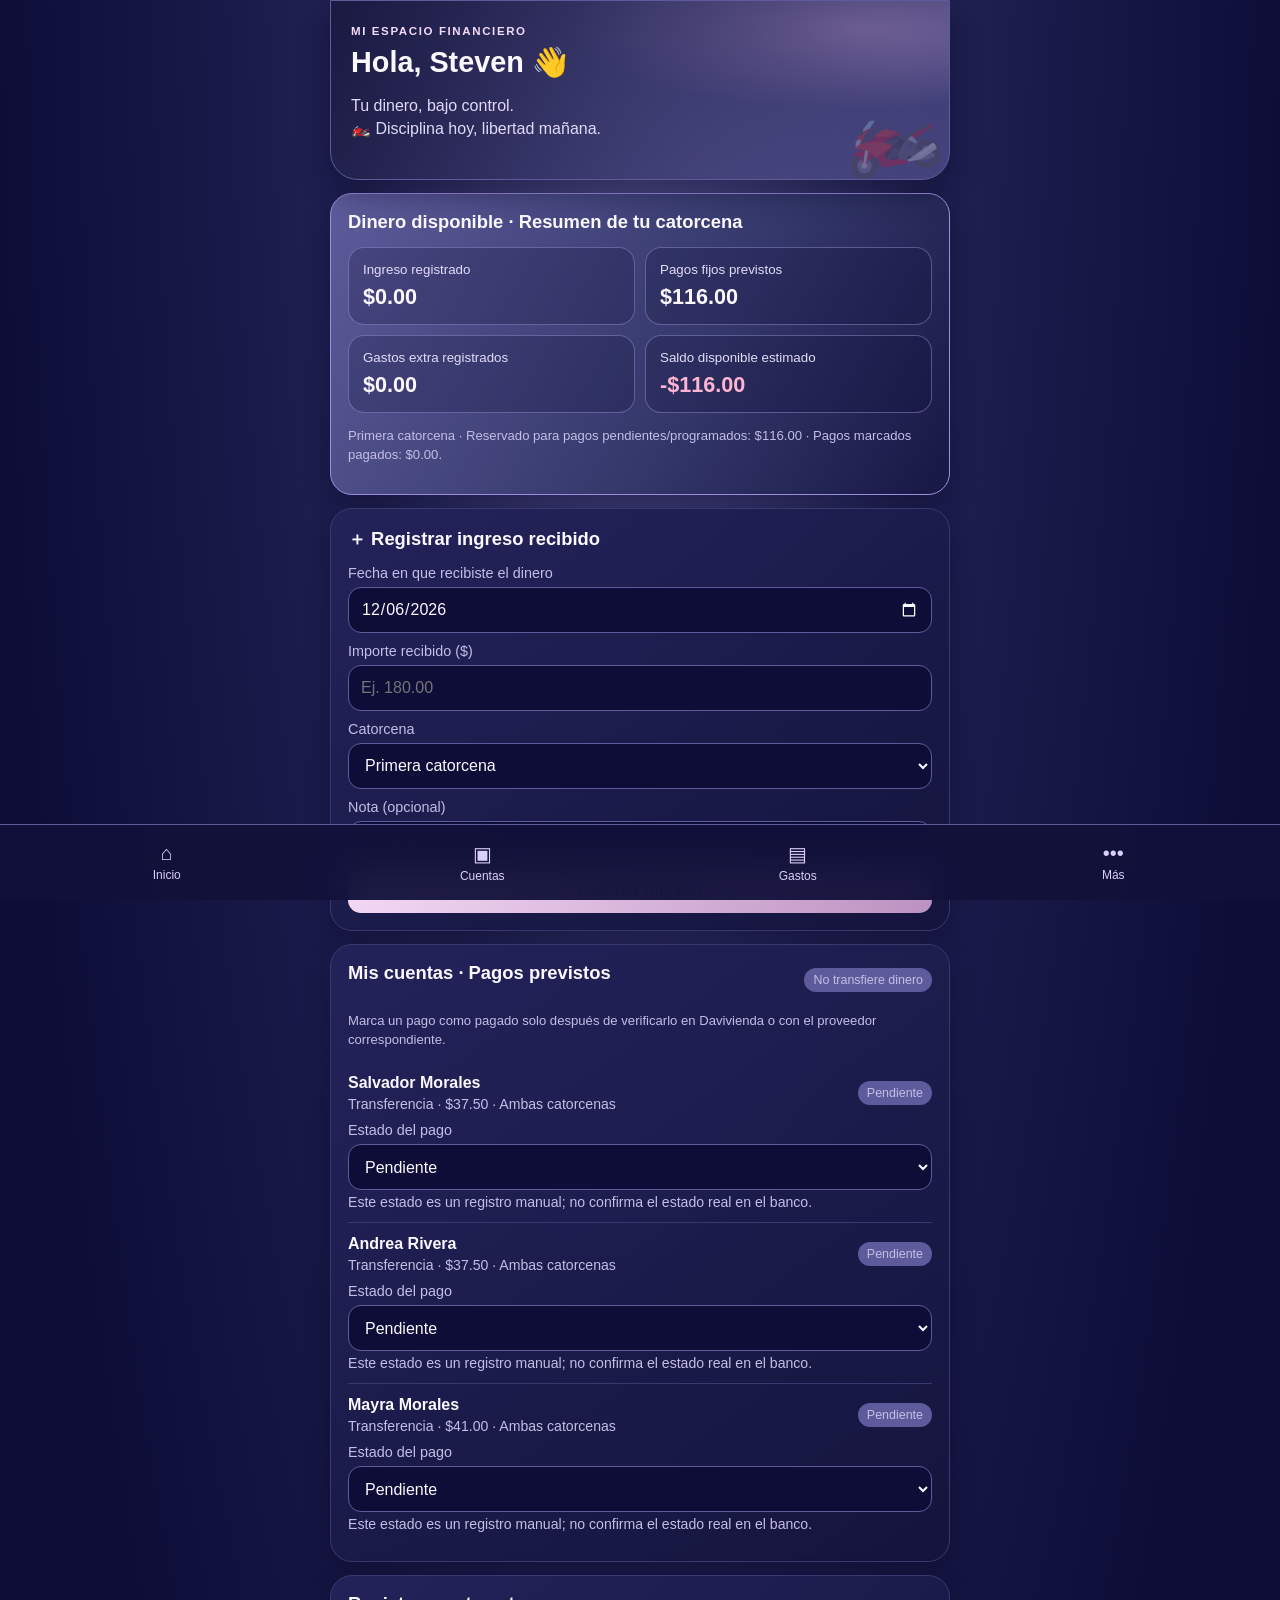
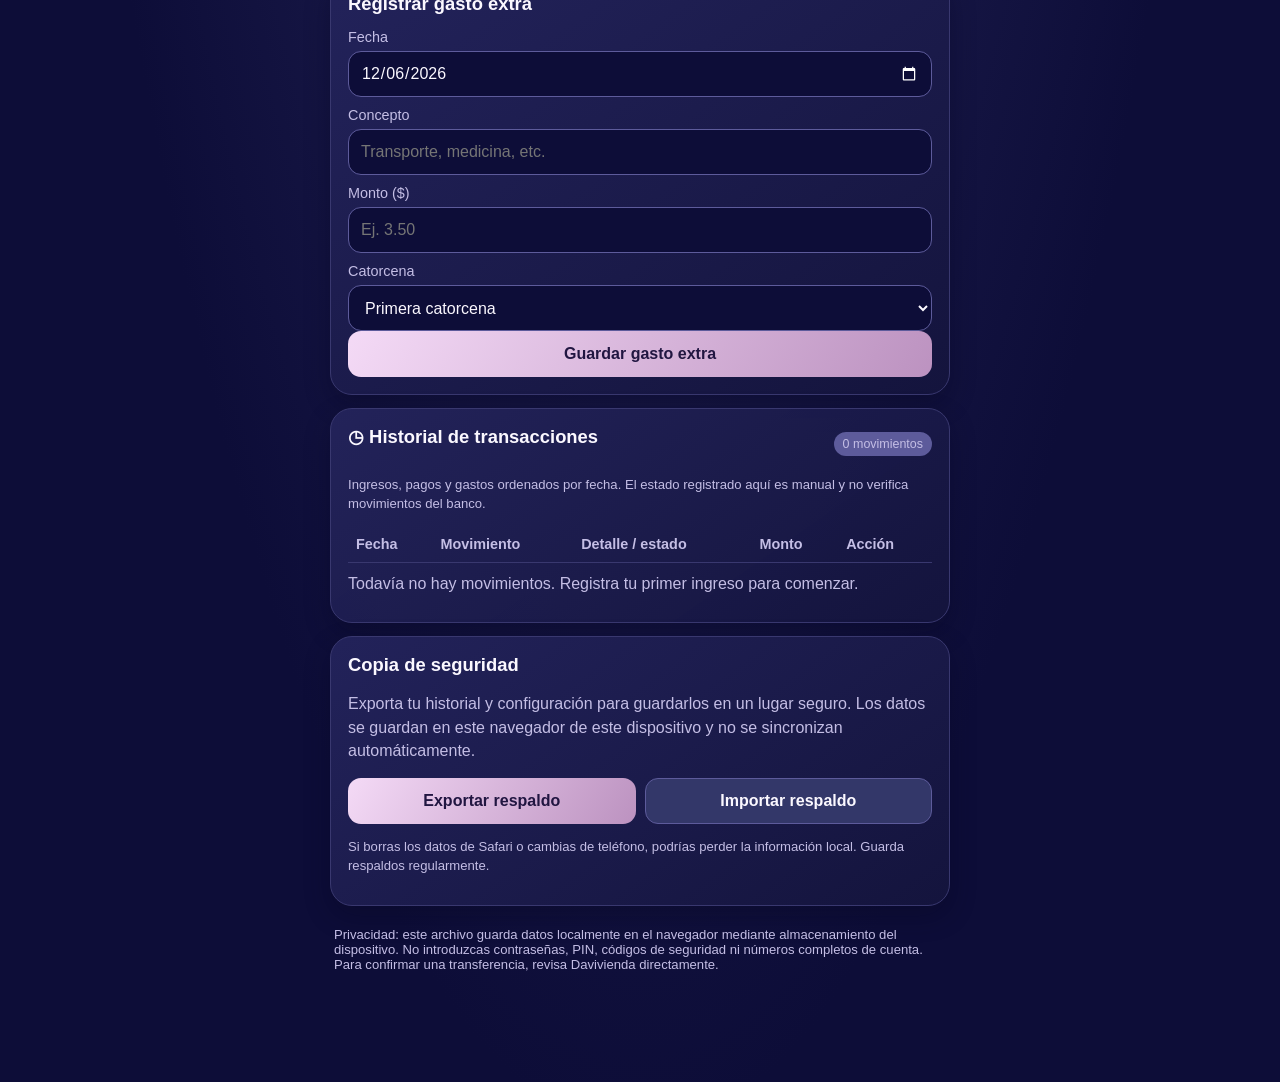
==== index.html @ 51975f1c "Rename Panel_Steven_Mena_Violeta.html to index.html" ====
<!doctype html>
<html lang="es">
<head>
<meta charset="utf-8">
<meta name="viewport" content="width=device-width, initial-scale=1, viewport-fit=cover">
<meta name="theme-color" content="#0d0d38">
<title>Panel financiero de Steven Mena</title>
<style>
:root{color-scheme:dark;--bg:#0d0d38;--card:#171744;--line:#39386f;--text:#fbf8ff;--muted:#c4bee5;--lav:#f4daf6;--mauve:#bc92c0;--violet:#5d5b9b;--mid:#333769;--green:#a8f0d2;--red:#ffb4d0}
*{box-sizing:border-box}html{scroll-behavior:smooth}body{margin:0;background:radial-gradient(ellipse at 50% -10%,#5d5b9b 0,#202052 34%,#0d0d38 72%);font-family:-apple-system,BlinkMacSystemFont,"Segoe UI",sans-serif;color:var(--text);padding:env(safe-area-inset-top) 12px calc(90px + env(safe-area-inset-bottom));font-size:16px}
main{max-width:620px;margin:auto}.top{position:relative;overflow:hidden;padding:24px 20px 22px;border:1px solid #5d5b9b;border-radius:0 0 28px 28px;background:linear-gradient(130deg,#18183fdd,#5d5b9b99),radial-gradient(ellipse at 85% 15%,#bc92c0 0,transparent 38%);box-shadow:0 12px 30px #05051d66}.top:after{content:'🏍️';position:absolute;right:8px;bottom:2px;font-size:5rem;opacity:.28;transform:rotate(-10deg)}.eyebrow{color:var(--lav);font-size:.72rem;font-weight:800;letter-spacing:.14em;text-transform:uppercase}h1{font-size:1.8rem;line-height:1.12;margin:9px 0}h2{font-size:1.15rem;margin:0 0 14px}p{color:var(--muted);line-height:1.45}.card{background:linear-gradient(145deg,rgba(35,35,91,.96),rgba(20,20,61,.98));border:1px solid var(--line);border-radius:22px;padding:17px;margin:13px 0;box-shadow:0 10px 26px #05051d55}.hero{background:linear-gradient(120deg,#5d5b9b,#333769 60%,#171744);border-color:#9c8fe1}.hero .metric{background:#0d0d383d;border-color:#b4a4ef66}.grid{display:grid;grid-template-columns:repeat(2,minmax(0,1fr));gap:10px}.metric{padding:14px;border-radius:16px;background:#0d0d383d;border:1px solid #5d5b9b}.metric small{color:#e3dcf8;display:block;margin-bottom:7px}.metric strong{font-size:1.35rem;overflow-wrap:anywhere}.positive{color:var(--green)}.negative{color:var(--red)}label{display:block;color:var(--muted);font-size:.9rem;margin:10px 0 6px}input,select,button{font:inherit;min-height:46px;border-radius:13px;width:100%}input,select{background:#0d0d38;color:var(--text);border:1px solid #5d5b9b;padding:10px 12px}button{border:0;padding:11px 14px;font-weight:750;cursor:pointer;background:linear-gradient(120deg,#f4daf6,#bc92c0);color:#211641}button.secondary{background:#333769;color:var(--text);border:1px solid #5d5b9b}button.danger{background:#4b263f;color:#ffd9e8;border:1px solid #85416b}.row{display:flex;align-items:center;justify-content:space-between;gap:12px}.row span{color:var(--muted)}.pay{padding:12px 0;border-bottom:1px solid var(--line)}.pay:last-child{border-bottom:0}.payname{font-weight:700}.sub{color:var(--muted);font-size:.88rem;margin-top:4px}.pill{display:inline-block;border-radius:999px;padding:5px 9px;background:#5d5b9b;color:#fff0ff;font-size:.78rem}.actions{display:grid;grid-template-columns:1fr 1fr;gap:9px}.tablewrap{overflow-x:auto}table{width:100%;border-collapse:collapse;font-size:.9rem}th,td{text-align:left;padding:10px 8px;border-bottom:1px solid var(--line);vertical-align:top}th{color:var(--muted);font-weight:600}td.amount{white-space:nowrap;font-weight:750}.empty{color:var(--muted);padding:12px 0}.small{font-size:.82rem;color:var(--muted)}.status{min-width:130px}.foot{font-size:.82rem;color:var(--muted);padding:8px 4px 20px}.bottomnav{position:fixed;z-index:5;bottom:0;left:0;right:0;padding:10px 12px calc(10px + env(safe-area-inset-bottom));display:grid;grid-template-columns:repeat(4,1fr);gap:6px;background:#11113af2;backdrop-filter:blur(16px);border-top:1px solid #5d5b9b}.bottomnav a{color:#d9cff8;text-decoration:none;text-align:center;font-size:.75rem;padding:7px 2px;border-radius:12px}.bottomnav a span{display:block;font-size:1.25rem;margin-bottom:3px}.bottomnav a:active{background:#5d5b9b}.top p{max-width:78%;color:#e1daf8}
@media(max-width:430px){body{padding-left:10px;padding-right:10px}.top{padding:22px 17px}.card{padding:14px}.grid{gap:8px}.metric strong{font-size:1.18rem}.actions{grid-template-columns:1fr 1fr}h1{font-size:1.55rem}table{font-size:.78rem}th,td{padding:8px 5px}.tablewrap{margin-right:-4px}.top:after{font-size:3.8rem;right:2px}}
</style>
</head>
<body>
<main>
<header class="top" id="top"><div class="eyebrow">Mi espacio financiero</div><h1>Hola, Steven 👋</h1><p>Tu dinero, bajo control.<br>🏍️ Disciplina hoy, libertad mañana.</p></header>
<section class="card hero"><h2>Dinero disponible · Resumen de tu catorcena</h2>
<div class="grid">
<div class="metric"><small>Ingreso registrado</small><strong id="incomeTotal">$0.00</strong></div>
<div class="metric"><small>Pagos fijos previstos</small><strong id="plannedTotal">$0.00</strong></div>
<div class="metric"><small>Gastos extra registrados</small><strong id="extraTotal">$0.00</strong></div>
<div class="metric"><small>Saldo disponible estimado</small><strong id="balance">$0.00</strong></div>
</div><p class="small" id="balanceNote">El saldo se calcula con el ingreso registrado menos pagos marcados como pagados y gastos extra.</p>
</section>
<section class="card" id="ingresos"><h2>＋ Registrar ingreso recibido</h2>
<form id="incomeForm"><label for="incomeDate">Fecha en que recibiste el dinero</label><input id="incomeDate" type="date" required>
<label for="incomeAmount">Importe recibido ($)</label><input id="incomeAmount" type="number" min="0.01" step="0.01" placeholder="Ej. 180.00" required>
<label for="incomeCycle">Catorcena</label><select id="incomeCycle"><option value="1">Primera catorcena</option><option value="2">Segunda catorcena</option></select>
<label for="incomeNote">Nota (opcional)</label><input id="incomeNote" maxlength="100" placeholder="Ej. salario recibido">
<button type="submit">Guardar ingreso</button></form>
</section>
<section class="card" id="cuentas"><div class="row"><h2>Mis cuentas · Pagos previstos</h2><span class="pill">No transfiere dinero</span></div><p class="small">Marca un pago como pagado solo después de verificarlo en Davivienda o con el proveedor correspondiente.</p><div id="payments"></div><p class="empty" id="paymentsEmpty">No hay pagos previstos para esta catorcena.</p></section>
<section class="card" id="gastos"><h2>Registrar gasto extra</h2><form id="expenseForm"><label for="expenseDate">Fecha</label><input id="expenseDate" type="date" required>
<label for="expenseName">Concepto</label><input id="expenseName" maxlength="80" placeholder="Transporte, medicina, etc." required>
<label for="expenseAmount">Monto ($)</label><input id="expenseAmount" type="number" min="0.01" step="0.01" placeholder="Ej. 3.50" required>
<label for="expenseCycle">Catorcena</label><select id="expenseCycle"><option value="1">Primera catorcena</option><option value="2">Segunda catorcena</option></select>
<button type="submit">Guardar gasto extra</button></form></section>
<section class="card" id="historial"><div class="row"><h2>◷ Historial de transacciones</h2><span class="pill" id="historyCount">0 movimientos</span></div>
<p class="small">Ingresos, pagos y gastos ordenados por fecha. El estado registrado aquí es manual y no verifica movimientos del banco.</p>
<div class="tablewrap"><table><thead><tr><th>Fecha</th><th>Movimiento</th><th>Detalle / estado</th><th>Monto</th><th>Acción</th></tr></thead><tbody id="history"></tbody></table></div><div id="historyEmpty" class="empty">Todavía no hay movimientos. Registra tu primer ingreso para comenzar.</div></section>
<section class="card" id="mas"><h2>Copia de seguridad</h2><p>Exporta tu historial y configuración para guardarlos en un lugar seguro. Los datos se guardan en este navegador de este dispositivo y no se sincronizan automáticamente.</p><div class="actions"><button type="button" id="exportBtn">Exportar respaldo</button><button type="button" class="secondary" id="importBtn">Importar respaldo</button></div><input type="file" id="importFile" accept="application/json,.json" hidden><p class="small">Si borras los datos de Safari o cambias de teléfono, podrías perder la información local. Guarda respaldos regularmente.</p></section>
<footer class="foot">Privacidad: este archivo guarda datos localmente en el navegador mediante almacenamiento del dispositivo. No introduzcas contraseñas, PIN, códigos de seguridad ni números completos de cuenta. Para confirmar una transferencia, revisa Davivienda directamente.</footer>
</main>
<nav class="bottomnav" aria-label="Navegación rápida"><a href="#top" onclick="window.scrollTo({top:0,behavior:'smooth'})"><span>⌂</span>Inicio</a><a href="#cuentas"><span>▣</span>Cuentas</a><a href="#gastos"><span>▤</span>Gastos</a><a href="#mas"><span>•••</span>Más</a></nav>
<script>
(() => {
const KEY='panelStevenMenaIphone_v2';
const money=n=>new Intl.NumberFormat('en-US',{style:'currency',currency:'USD'}).format(Number(n)||0);
const today=()=>{const d=new Date();return `${d.getFullYear()}-${String(d.getMonth()+1).padStart(2,'0')}-${String(d.getDate()).padStart(2,'0')}`};
const esc=s=>String(s??'').replace(/[&<>"']/g,c=>({'&':'&amp;','<':'&lt;','>':'&gt;','"':'&quot;',"'":'&#39;'}[c]));
const defaultPayments=[
 {id:'salvador',name:'Salvador Morales',category:'Transferencia',amount:37.50,cycle:'ambas',status:'pendiente'},
 {id:'andrea',name:'Andrea Rivera',category:'Transferencia',amount:37.50,cycle:'ambas',status:'pendiente'},
 {id:'mayra',name:'Mayra Morales',category:'Transferencia',amount:41.00,cycle:'ambas',status:'pendiente'}
];
let state;
function load(){try{const v=JSON.parse(localStorage.getItem(KEY));if(v&&Array.isArray(v.payments)&&Array.isArray(v.transactions)){v.payments=v.payments.filter(p=>!['recibos','comida'].includes(p.id));return v}}catch(e){}return {payments:defaultPayments.map(p=>({...p})),transactions:[],selectedCycle:'1'};}
state=load();
document.getElementById('incomeDate').value=today();document.getElementById('expenseDate').value=today();
function save(){localStorage.setItem(KEY,JSON.stringify(state));render()}
function cycleName(c){return c==='1'?'Primera catorcena':'Segunda catorcena'}
function planned(p){return p.cycle==='ambas'||p.cycle===state.selectedCycle}
function renderPayments(){
 const el=document.getElementById('payments');
 const visiblePayments=state.payments.filter(planned);
 el.innerHTML=visiblePayments.map(p=>`<div class="pay"><div class="row"><div><div class="payname">${esc(p.name)}</div><div class="sub">${esc(p.category)} · ${money(p.amount)} · ${p.cycle==='ambas'?'Ambas catorcenas':cycleName(p.cycle)}</div></div><span class="pill">${p.status==='pagado'?'Pagado':p.status==='programado'?'Programado en banco':'Pendiente'}</span></div><label for="status-${p.id}">Estado del pago</label><select class="status" id="status-${p.id}" data-payment="${p.id}"><option value="pendiente" ${p.status==='pendiente'?'selected':''}>Pendiente</option><option value="programado" ${p.status==='programado'?'selected':''}>Programado en Davivienda</option><option value="pagado" ${p.status==='pagado'?'selected':''}>Pagado / verificado</option></select><div class="sub">Este estado es un registro manual; no confirma el estado real en el banco.</div></div>`).join('');
 document.getElementById('paymentsEmpty').style.display=visiblePayments.length?'none':'block';
 el.querySelectorAll('[data-payment]').forEach(sel=>sel.addEventListener('change',()=>{const p=state.payments.find(x=>x.id===sel.dataset.payment);if(p){p.status=sel.value;state.transactions.push({id:crypto.randomUUID?crypto.randomUUID():String(Date.now()),type:'estado',date:today(),name:p.name,amount:p.amount,cycle:state.selectedCycle,status:sel.value,createdAt:Date.now()});save()}}));
}
function render(){
 const tx=state.transactions.filter(t=>t.cycle===state.selectedCycle);
 const income=tx.filter(t=>t.type==='ingreso').reduce((s,t)=>s+Number(t.amount),0);
 const extras=tx.filter(t=>t.type==='gasto').reduce((s,t)=>s+Number(t.amount),0);
 const relevant=state.payments.filter(planned);
 const paid=relevant.filter(p=>p.status==='pagado').reduce((s,p)=>s+Number(p.amount),0);
 const reserved=relevant.filter(p=>p.status!=='pagado').reduce((s,p)=>s+Number(p.amount),0);
 const totalPlanned=relevant.reduce((s,p)=>s+Number(p.amount),0);
 const balance=income-paid-extras-reserved;
 document.getElementById('incomeTotal').textContent=money(income);
 document.getElementById('plannedTotal').textContent=money(totalPlanned);
 document.getElementById('extraTotal').textContent=money(extras);
 const b=document.getElementById('balance');b.textContent=money(balance);b.className=balance<0?'negative':'positive';
 document.getElementById('balanceNote').textContent=`${cycleName(state.selectedCycle)} · Reservado para pagos pendientes/programados: ${money(reserved)} · Pagos marcados pagados: ${money(paid)}.`;
 renderPayments();
 const history=[...state.transactions].sort((a,b)=>(b.date||'').localeCompare(a.date||'')||(b.createdAt||0)-(a.createdAt||0));
 const tbody=document.getElementById('history');
 tbody.innerHTML=history.map(t=>{let title=t.type==='ingreso'?'Ingreso recibido':t.type==='gasto'?'Gasto extra':t.type==='estado'?'Actualización de estado':'Movimiento';let detail=t.type==='ingreso'?`${cycleName(t.cycle)}${t.note?' · '+t.note:''}`:t.type==='gasto'?`${esc(t.name)} · ${cycleName(t.cycle)}`:`${esc(t.name||'Pago')} · ${t.status==='pagado'?'Pagado / verificado':t.status==='programado'?'Programado en Davivienda':'Pendiente'}`;let amt=(t.type==='ingreso'?'+':t.type==='gasto'?'-':'')+money(t.amount);return `<tr><td>${esc(t.date)}</td><td>${title}</td><td>${detail}</td><td class="amount">${amt}</td><td><button type="button" class="secondary delete-tx" data-delete-tx="${esc(t.id)}" style="padding:7px 9px;min-height:auto">Eliminar</button></td></tr>`}).join('');
 tbody.querySelectorAll('[data-delete-tx]').forEach(btn=>btn.addEventListener('click',()=>{const id=btn.dataset.deleteTx;const item=state.transactions.find(t=>String(t.id)===String(id));if(!item)return;const label=item.type==='ingreso'?'ingreso':item.type==='gasto'?'gasto extra':'actualización de pago';if(!confirm(`¿Eliminar este ${label} del historial? Esta acción no se puede deshacer.`))return;state.transactions=state.transactions.filter(t=>String(t.id)!==String(id));save()}));
 document.getElementById('historyCount').textContent=`${history.length} ${history.length===1?'movimiento':'movimientos'}`;
 document.getElementById('historyEmpty').style.display=history.length?'none':'block';
}
document.getElementById('incomeCycle').addEventListener('change',e=>{state.selectedCycle=e.target.value;save()});
document.getElementById('expenseCycle').addEventListener('change',e=>{});
document.getElementById('incomeForm').addEventListener('submit',e=>{e.preventDefault();const amount=Number(document.getElementById('incomeAmount').value);if(!(amount>0))return;const cycle=document.getElementById('incomeCycle').value;state.selectedCycle=cycle;state.transactions.push({id:crypto.randomUUID?crypto.randomUUID():String(Date.now()),type:'ingreso',date:document.getElementById('incomeDate').value,amount,cycle,note:document.getElementById('incomeNote').value.trim(),createdAt:Date.now()});document.getElementById('incomeAmount').value='';document.getElementById('incomeNote').value='';save()});
document.getElementById('expenseForm').addEventListener('submit',e=>{e.preventDefault();const amount=Number(document.getElementById('expenseAmount').value);const name=document.getElementById('expenseName').value.trim();if(!(amount>0)||!name)return;const cycle=document.getElementById('expenseCycle').value;state.selectedCycle=cycle;state.transactions.push({id:crypto.randomUUID?crypto.randomUUID():String(Date.now()),type:'gasto',date:document.getElementById('expenseDate').value,amount,cycle,name,createdAt:Date.now()});document.getElementById('expenseAmount').value='';document.getElementById('expenseName').value='';save()});
document.getElementById('exportBtn').addEventListener('click',()=>{const blob=new Blob([JSON.stringify({format:'mi-panel-financiero-v1',exportedAt:new Date().toISOString(),state},null,2)],{type:'application/json'});const a=document.createElement('a');a.href=URL.createObjectURL(blob);a.download=`respaldo-panel-${today()}.json`;a.click();URL.revokeObjectURL(a.href)});
document.getElementById('importBtn').addEventListener('click',()=>document.getElementById('importFile').click());
document.getElementById('importFile').addEventListener('change',async e=>{const f=e.target.files[0];if(!f)return;try{const obj=JSON.parse(await f.text());const v=obj.state||obj;if(!Array.isArray(v.payments)||!Array.isArray(v.transactions))throw Error('Formato inválido');if(!confirm('Importar este respaldo reemplazará los datos actuales de este panel. ¿Deseas continuar?'))return;state=v;save();alert('Respaldo importado.')}catch(err){alert('No se pudo importar el archivo. Verifica que sea un respaldo válido de este panel.')}finally{e.target.value=''}});
render();
})();
</script>
</body></html>
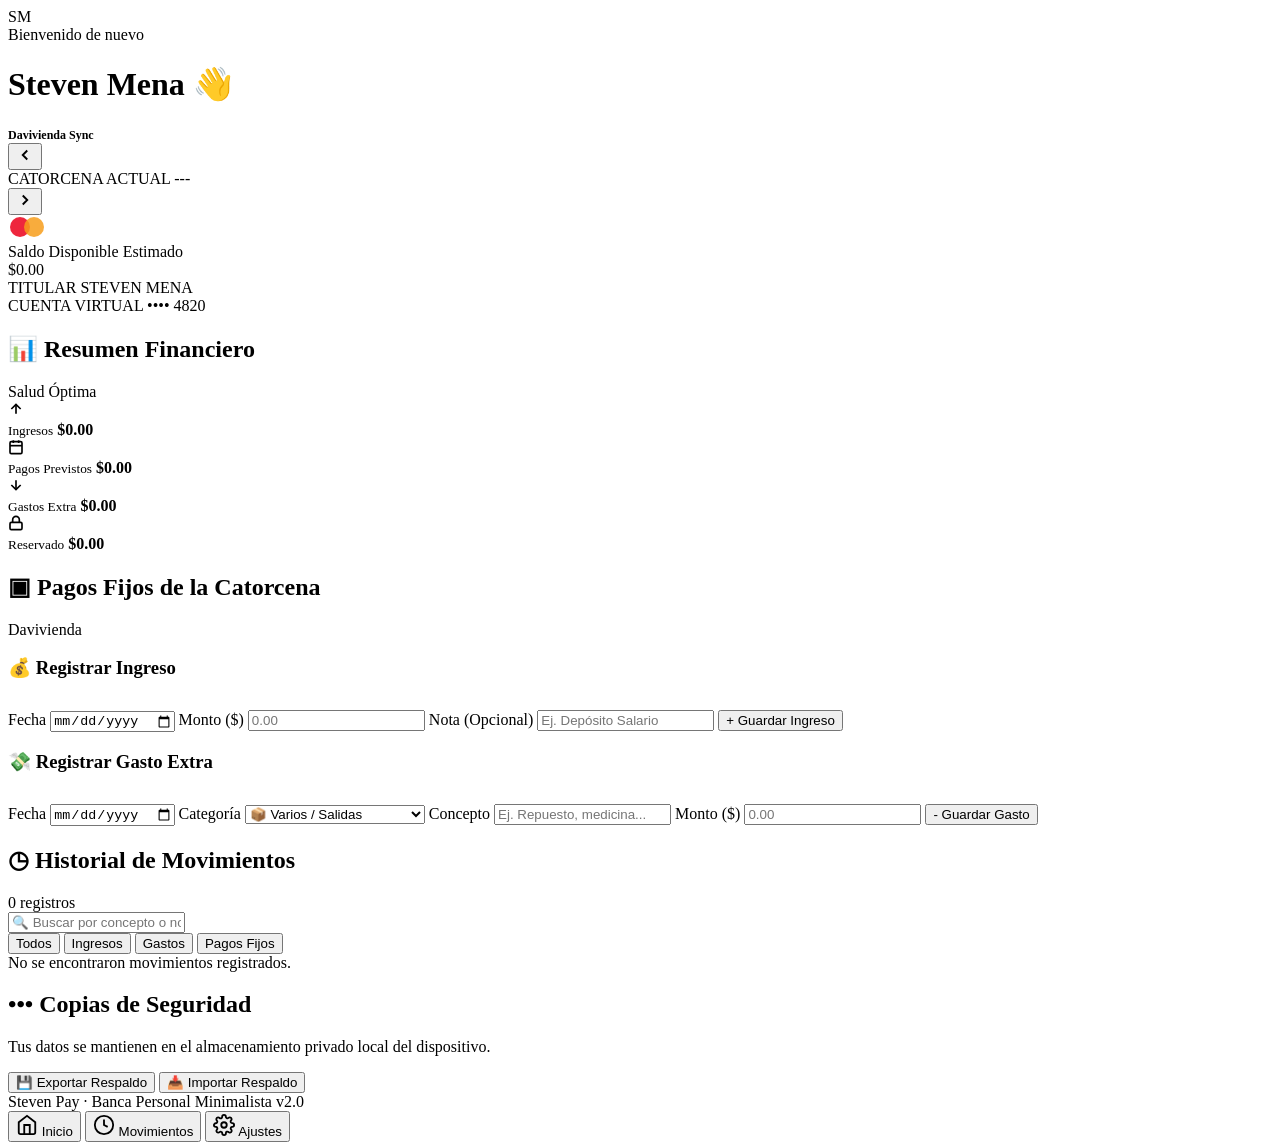
==== commit a94eccad: "Add files via upload" ====
--- a/index.html
+++ b/index.html
@@ -1,103 +1,259 @@
-<!doctype html>
-<html lang="es">
-<head>
-<meta charset="utf-8">
-<meta name="viewport" content="width=device-width, initial-scale=1, viewport-fit=cover">
-<meta name="theme-color" content="#0d0d38">
-<title>Panel financiero de Steven Mena</title>
-<style>
-:root{color-scheme:dark;--bg:#0d0d38;--card:#171744;--line:#39386f;--text:#fbf8ff;--muted:#c4bee5;--lav:#f4daf6;--mauve:#bc92c0;--violet:#5d5b9b;--mid:#333769;--green:#a8f0d2;--red:#ffb4d0}
-*{box-sizing:border-box}html{scroll-behavior:smooth}body{margin:0;background:radial-gradient(ellipse at 50% -10%,#5d5b9b 0,#202052 34%,#0d0d38 72%);font-family:-apple-system,BlinkMacSystemFont,"Segoe UI",sans-serif;color:var(--text);padding:env(safe-area-inset-top) 12px calc(90px + env(safe-area-inset-bottom));font-size:16px}
-main{max-width:620px;margin:auto}.top{position:relative;overflow:hidden;padding:24px 20px 22px;border:1px solid #5d5b9b;border-radius:0 0 28px 28px;background:linear-gradient(130deg,#18183fdd,#5d5b9b99),radial-gradient(ellipse at 85% 15%,#bc92c0 0,transparent 38%);box-shadow:0 12px 30px #05051d66}.top:after{content:'🏍️';position:absolute;right:8px;bottom:2px;font-size:5rem;opacity:.28;transform:rotate(-10deg)}.eyebrow{color:var(--lav);font-size:.72rem;font-weight:800;letter-spacing:.14em;text-transform:uppercase}h1{font-size:1.8rem;line-height:1.12;margin:9px 0}h2{font-size:1.15rem;margin:0 0 14px}p{color:var(--muted);line-height:1.45}.card{background:linear-gradient(145deg,rgba(35,35,91,.96),rgba(20,20,61,.98));border:1px solid var(--line);border-radius:22px;padding:17px;margin:13px 0;box-shadow:0 10px 26px #05051d55}.hero{background:linear-gradient(120deg,#5d5b9b,#333769 60%,#171744);border-color:#9c8fe1}.hero .metric{background:#0d0d383d;border-color:#b4a4ef66}.grid{display:grid;grid-template-columns:repeat(2,minmax(0,1fr));gap:10px}.metric{padding:14px;border-radius:16px;background:#0d0d383d;border:1px solid #5d5b9b}.metric small{color:#e3dcf8;display:block;margin-bottom:7px}.metric strong{font-size:1.35rem;overflow-wrap:anywhere}.positive{color:var(--green)}.negative{color:var(--red)}label{display:block;color:var(--muted);font-size:.9rem;margin:10px 0 6px}input,select,button{font:inherit;min-height:46px;border-radius:13px;width:100%}input,select{background:#0d0d38;color:var(--text);border:1px solid #5d5b9b;padding:10px 12px}button{border:0;padding:11px 14px;font-weight:750;cursor:pointer;background:linear-gradient(120deg,#f4daf6,#bc92c0);color:#211641}button.secondary{background:#333769;color:var(--text);border:1px solid #5d5b9b}button.danger{background:#4b263f;color:#ffd9e8;border:1px solid #85416b}.row{display:flex;align-items:center;justify-content:space-between;gap:12px}.row span{color:var(--muted)}.pay{padding:12px 0;border-bottom:1px solid var(--line)}.pay:last-child{border-bottom:0}.payname{font-weight:700}.sub{color:var(--muted);font-size:.88rem;margin-top:4px}.pill{display:inline-block;border-radius:999px;padding:5px 9px;background:#5d5b9b;color:#fff0ff;font-size:.78rem}.actions{display:grid;grid-template-columns:1fr 1fr;gap:9px}.tablewrap{overflow-x:auto}table{width:100%;border-collapse:collapse;font-size:.9rem}th,td{text-align:left;padding:10px 8px;border-bottom:1px solid var(--line);vertical-align:top}th{color:var(--muted);font-weight:600}td.amount{white-space:nowrap;font-weight:750}.empty{color:var(--muted);padding:12px 0}.small{font-size:.82rem;color:var(--muted)}.status{min-width:130px}.foot{font-size:.82rem;color:var(--muted);padding:8px 4px 20px}.bottomnav{position:fixed;z-index:5;bottom:0;left:0;right:0;padding:10px 12px calc(10px + env(safe-area-inset-bottom));display:grid;grid-template-columns:repeat(4,1fr);gap:6px;background:#11113af2;backdrop-filter:blur(16px);border-top:1px solid #5d5b9b}.bottomnav a{color:#d9cff8;text-decoration:none;text-align:center;font-size:.75rem;padding:7px 2px;border-radius:12px}.bottomnav a span{display:block;font-size:1.25rem;margin-bottom:3px}.bottomnav a:active{background:#5d5b9b}.top p{max-width:78%;color:#e1daf8}
-@media(max-width:430px){body{padding-left:10px;padding-right:10px}.top{padding:22px 17px}.card{padding:14px}.grid{gap:8px}.metric strong{font-size:1.18rem}.actions{grid-template-columns:1fr 1fr}h1{font-size:1.55rem}table{font-size:.78rem}th,td{padding:8px 5px}.tablewrap{margin-right:-4px}.top:after{font-size:3.8rem;right:2px}}
-</style>
-</head>
-<body>
-<main>
-<header class="top" id="top"><div class="eyebrow">Mi espacio financiero</div><h1>Hola, Steven 👋</h1><p>Tu dinero, bajo control.<br>🏍️ Disciplina hoy, libertad mañana.</p></header>
-<section class="card hero"><h2>Dinero disponible · Resumen de tu catorcena</h2>
-<div class="grid">
-<div class="metric"><small>Ingreso registrado</small><strong id="incomeTotal">$0.00</strong></div>
-<div class="metric"><small>Pagos fijos previstos</small><strong id="plannedTotal">$0.00</strong></div>
-<div class="metric"><small>Gastos extra registrados</small><strong id="extraTotal">$0.00</strong></div>
-<div class="metric"><small>Saldo disponible estimado</small><strong id="balance">$0.00</strong></div>
-</div><p class="small" id="balanceNote">El saldo se calcula con el ingreso registrado menos pagos marcados como pagados y gastos extra.</p>
-</section>
-<section class="card" id="ingresos"><h2>＋ Registrar ingreso recibido</h2>
-<form id="incomeForm"><label for="incomeDate">Fecha en que recibiste el dinero</label><input id="incomeDate" type="date" required>
-<label for="incomeAmount">Importe recibido ($)</label><input id="incomeAmount" type="number" min="0.01" step="0.01" placeholder="Ej. 180.00" required>
-<label for="incomeCycle">Catorcena</label><select id="incomeCycle"><option value="1">Primera catorcena</option><option value="2">Segunda catorcena</option></select>
-<label for="incomeNote">Nota (opcional)</label><input id="incomeNote" maxlength="100" placeholder="Ej. salario recibido">
-<button type="submit">Guardar ingreso</button></form>
-</section>
-<section class="card" id="cuentas"><div class="row"><h2>Mis cuentas · Pagos previstos</h2><span class="pill">No transfiere dinero</span></div><p class="small">Marca un pago como pagado solo después de verificarlo en Davivienda o con el proveedor correspondiente.</p><div id="payments"></div><p class="empty" id="paymentsEmpty">No hay pagos previstos para esta catorcena.</p></section>
-<section class="card" id="gastos"><h2>Registrar gasto extra</h2><form id="expenseForm"><label for="expenseDate">Fecha</label><input id="expenseDate" type="date" required>
-<label for="expenseName">Concepto</label><input id="expenseName" maxlength="80" placeholder="Transporte, medicina, etc." required>
-<label for="expenseAmount">Monto ($)</label><input id="expenseAmount" type="number" min="0.01" step="0.01" placeholder="Ej. 3.50" required>
-<label for="expenseCycle">Catorcena</label><select id="expenseCycle"><option value="1">Primera catorcena</option><option value="2">Segunda catorcena</option></select>
-<button type="submit">Guardar gasto extra</button></form></section>
-<section class="card" id="historial"><div class="row"><h2>◷ Historial de transacciones</h2><span class="pill" id="historyCount">0 movimientos</span></div>
-<p class="small">Ingresos, pagos y gastos ordenados por fecha. El estado registrado aquí es manual y no verifica movimientos del banco.</p>
-<div class="tablewrap"><table><thead><tr><th>Fecha</th><th>Movimiento</th><th>Detalle / estado</th><th>Monto</th><th>Acción</th></tr></thead><tbody id="history"></tbody></table></div><div id="historyEmpty" class="empty">Todavía no hay movimientos. Registra tu primer ingreso para comenzar.</div></section>
-<section class="card" id="mas"><h2>Copia de seguridad</h2><p>Exporta tu historial y configuración para guardarlos en un lugar seguro. Los datos se guardan en este navegador de este dispositivo y no se sincronizan automáticamente.</p><div class="actions"><button type="button" id="exportBtn">Exportar respaldo</button><button type="button" class="secondary" id="importBtn">Importar respaldo</button></div><input type="file" id="importFile" accept="application/json,.json" hidden><p class="small">Si borras los datos de Safari o cambias de teléfono, podrías perder la información local. Guarda respaldos regularmente.</p></section>
-<footer class="foot">Privacidad: este archivo guarda datos localmente en el navegador mediante almacenamiento del dispositivo. No introduzcas contraseñas, PIN, códigos de seguridad ni números completos de cuenta. Para confirmar una transferencia, revisa Davivienda directamente.</footer>
-</main>
-<nav class="bottomnav" aria-label="Navegación rápida"><a href="#top" onclick="window.scrollTo({top:0,behavior:'smooth'})"><span>⌂</span>Inicio</a><a href="#cuentas"><span>▣</span>Cuentas</a><a href="#gastos"><span>▤</span>Gastos</a><a href="#mas"><span>•••</span>Más</a></nav>
-<script>
-(() => {
-const KEY='panelStevenMenaIphone_v2';
-const money=n=>new Intl.NumberFormat('en-US',{style:'currency',currency:'USD'}).format(Number(n)||0);
-const today=()=>{const d=new Date();return `${d.getFullYear()}-${String(d.getMonth()+1).padStart(2,'0')}-${String(d.getDate()).padStart(2,'0')}`};
-const esc=s=>String(s??'').replace(/[&<>"']/g,c=>({'&':'&amp;','<':'&lt;','>':'&gt;','"':'&quot;',"'":'&#39;'}[c]));
-const defaultPayments=[
- {id:'salvador',name:'Salvador Morales',category:'Transferencia',amount:37.50,cycle:'ambas',status:'pendiente'},
- {id:'andrea',name:'Andrea Rivera',category:'Transferencia',amount:37.50,cycle:'ambas',status:'pendiente'},
- {id:'mayra',name:'Mayra Morales',category:'Transferencia',amount:41.00,cycle:'ambas',status:'pendiente'}
-];
-let state;
-function load(){try{const v=JSON.parse(localStorage.getItem(KEY));if(v&&Array.isArray(v.payments)&&Array.isArray(v.transactions)){v.payments=v.payments.filter(p=>!['recibos','comida'].includes(p.id));return v}}catch(e){}return {payments:defaultPayments.map(p=>({...p})),transactions:[],selectedCycle:'1'};}
-state=load();
-document.getElementById('incomeDate').value=today();document.getElementById('expenseDate').value=today();
-function save(){localStorage.setItem(KEY,JSON.stringify(state));render()}
-function cycleName(c){return c==='1'?'Primera catorcena':'Segunda catorcena'}
-function planned(p){return p.cycle==='ambas'||p.cycle===state.selectedCycle}
-function renderPayments(){
- const el=document.getElementById('payments');
- const visiblePayments=state.payments.filter(planned);
- el.innerHTML=visiblePayments.map(p=>`<div class="pay"><div class="row"><div><div class="payname">${esc(p.name)}</div><div class="sub">${esc(p.category)} · ${money(p.amount)} · ${p.cycle==='ambas'?'Ambas catorcenas':cycleName(p.cycle)}</div></div><span class="pill">${p.status==='pagado'?'Pagado':p.status==='programado'?'Programado en banco':'Pendiente'}</span></div><label for="status-${p.id}">Estado del pago</label><select class="status" id="status-${p.id}" data-payment="${p.id}"><option value="pendiente" ${p.status==='pendiente'?'selected':''}>Pendiente</option><option value="programado" ${p.status==='programado'?'selected':''}>Programado en Davivienda</option><option value="pagado" ${p.status==='pagado'?'selected':''}>Pagado / verificado</option></select><div class="sub">Este estado es un registro manual; no confirma el estado real en el banco.</div></div>`).join('');
- document.getElementById('paymentsEmpty').style.display=visiblePayments.length?'none':'block';
- el.querySelectorAll('[data-payment]').forEach(sel=>sel.addEventListener('change',()=>{const p=state.payments.find(x=>x.id===sel.dataset.payment);if(p){p.status=sel.value;state.transactions.push({id:crypto.randomUUID?crypto.randomUUID():String(Date.now()),type:'estado',date:today(),name:p.name,amount:p.amount,cycle:state.selectedCycle,status:sel.value,createdAt:Date.now()});save()}}));
-}
-function render(){
- const tx=state.transactions.filter(t=>t.cycle===state.selectedCycle);
- const income=tx.filter(t=>t.type==='ingreso').reduce((s,t)=>s+Number(t.amount),0);
- const extras=tx.filter(t=>t.type==='gasto').reduce((s,t)=>s+Number(t.amount),0);
- const relevant=state.payments.filter(planned);
- const paid=relevant.filter(p=>p.status==='pagado').reduce((s,p)=>s+Number(p.amount),0);
- const reserved=relevant.filter(p=>p.status!=='pagado').reduce((s,p)=>s+Number(p.amount),0);
- const totalPlanned=relevant.reduce((s,p)=>s+Number(p.amount),0);
- const balance=income-paid-extras-reserved;
- document.getElementById('incomeTotal').textContent=money(income);
- document.getElementById('plannedTotal').textContent=money(totalPlanned);
- document.getElementById('extraTotal').textContent=money(extras);
- const b=document.getElementById('balance');b.textContent=money(balance);b.className=balance<0?'negative':'positive';
- document.getElementById('balanceNote').textContent=`${cycleName(state.selectedCycle)} · Reservado para pagos pendientes/programados: ${money(reserved)} · Pagos marcados pagados: ${money(paid)}.`;
- renderPayments();
- const history=[...state.transactions].sort((a,b)=>(b.date||'').localeCompare(a.date||'')||(b.createdAt||0)-(a.createdAt||0));
- const tbody=document.getElementById('history');
- tbody.innerHTML=history.map(t=>{let title=t.type==='ingreso'?'Ingreso recibido':t.type==='gasto'?'Gasto extra':t.type==='estado'?'Actualización de estado':'Movimiento';let detail=t.type==='ingreso'?`${cycleName(t.cycle)}${t.note?' · '+t.note:''}`:t.type==='gasto'?`${esc(t.name)} · ${cycleName(t.cycle)}`:`${esc(t.name||'Pago')} · ${t.status==='pagado'?'Pagado / verificado':t.status==='programado'?'Programado en Davivienda':'Pendiente'}`;let amt=(t.type==='ingreso'?'+':t.type==='gasto'?'-':'')+money(t.amount);return `<tr><td>${esc(t.date)}</td><td>${title}</td><td>${detail}</td><td class="amount">${amt}</td><td><button type="button" class="secondary delete-tx" data-delete-tx="${esc(t.id)}" style="padding:7px 9px;min-height:auto">Eliminar</button></td></tr>`}).join('');
- tbody.querySelectorAll('[data-delete-tx]').forEach(btn=>btn.addEventListener('click',()=>{const id=btn.dataset.deleteTx;const item=state.transactions.find(t=>String(t.id)===String(id));if(!item)return;const label=item.type==='ingreso'?'ingreso':item.type==='gasto'?'gasto extra':'actualización de pago';if(!confirm(`¿Eliminar este ${label} del historial? Esta acción no se puede deshacer.`))return;state.transactions=state.transactions.filter(t=>String(t.id)!==String(id));save()}));
- document.getElementById('historyCount').textContent=`${history.length} ${history.length===1?'movimiento':'movimientos'}`;
- document.getElementById('historyEmpty').style.display=history.length?'none':'block';
-}
-document.getElementById('incomeCycle').addEventListener('change',e=>{state.selectedCycle=e.target.value;save()});
-document.getElementById('expenseCycle').addEventListener('change',e=>{});
-document.getElementById('incomeForm').addEventListener('submit',e=>{e.preventDefault();const amount=Number(document.getElementById('incomeAmount').value);if(!(amount>0))return;const cycle=document.getElementById('incomeCycle').value;state.selectedCycle=cycle;state.transactions.push({id:crypto.randomUUID?crypto.randomUUID():String(Date.now()),type:'ingreso',date:document.getElementById('incomeDate').value,amount,cycle,note:document.getElementById('incomeNote').value.trim(),createdAt:Date.now()});document.getElementById('incomeAmount').value='';document.getElementById('incomeNote').value='';save()});
-document.getElementById('expenseForm').addEventListener('submit',e=>{e.preventDefault();const amount=Number(document.getElementById('expenseAmount').value);const name=document.getElementById('expenseName').value.trim();if(!(amount>0)||!name)return;const cycle=document.getElementById('expenseCycle').value;state.selectedCycle=cycle;state.transactions.push({id:crypto.randomUUID?crypto.randomUUID():String(Date.now()),type:'gasto',date:document.getElementById('expenseDate').value,amount,cycle,name,createdAt:Date.now()});document.getElementById('expenseAmount').value='';document.getElementById('expenseName').value='';save()});
-document.getElementById('exportBtn').addEventListener('click',()=>{const blob=new Blob([JSON.stringify({format:'mi-panel-financiero-v1',exportedAt:new Date().toISOString(),state},null,2)],{type:'application/json'});const a=document.createElement('a');a.href=URL.createObjectURL(blob);a.download=`respaldo-panel-${today()}.json`;a.click();URL.revokeObjectURL(a.href)});
-document.getElementById('importBtn').addEventListener('click',()=>document.getElementById('importFile').click());
-document.getElementById('importFile').addEventListener('change',async e=>{const f=e.target.files[0];if(!f)return;try{const obj=JSON.parse(await f.text());const v=obj.state||obj;if(!Array.isArray(v.payments)||!Array.isArray(v.transactions))throw Error('Formato inválido');if(!confirm('Importar este respaldo reemplazará los datos actuales de este panel. ¿Deseas continuar?'))return;state=v;save();alert('Respaldo importado.')}catch(err){alert('No se pudo importar el archivo. Verifica que sea un respaldo válido de este panel.')}finally{e.target.value=''}});
-render();
-})();
-</script>
-</body></html>
+<!doctype html>
+<html lang="es">
+<head>
+  <meta charset="utf-8">
+  <meta name="viewport" content="width=device-width, initial-scale=1, viewport-fit=cover">
+  <meta name="theme-color" content="#0a0a26">
+  <meta name="apple-mobile-web-app-capable" content="yes">
+  <meta name="apple-mobile-web-app-status-bar-style" content="black-translucent">
+  <meta name="apple-mobile-web-app-title" content="Steven Pay">
+  <title>Steven Pay · Banca Privada Personal</title>
+
+  <!-- Fuente de Banca Privada Prémim -->
+  <link rel="preconnect" href="https://fonts.googleapis.com">
+  <link rel="preconnect" href="https://fonts.gstatic.com" crossorigin>
+  <link href="https://fonts.googleapis.com/css2?family=Plus+Jakarta+Sans:wght@400;500;600;700;800&display=swap" rel="stylesheet">
+
+  <!-- Estilos Separados -->
+  <link rel="stylesheet" href="css/styles.css">
+
+  <!-- Web App Manifest -->
+  <link rel="manifest" href='data:application/manifest+json,{"name":"Steven Pay","short_name":"StevenPay","start_url":".","display":"standalone","background_color":"#0a0a26","theme_color":"#0a0a26","icons":[{"src":"data:image/svg+xml,<svg xmlns=%22http://www.w3.org/2000/svg%22 viewBox=%220 0 100 100%22><text y=%22.9em%22 font-size=%2290%22>💳</text></svg>","sizes":"512x512","type":"image/svg+xml"}]}'>
+</head>
+<body>
+
+<main class="app-container">
+
+  <!-- ENCABEZADO PRINCIPAL ESTILO BANCA -->
+  <header class="app-header">
+    <div class="user-profile">
+      <div class="avatar">SM</div>
+      <div class="user-info">
+        <span class="greeting">Bienvenido de nuevo</span>
+        <h1>Steven Mena 👋</h1>
+      </div>
+    </div>
+    <div class="header-badge">
+      <span class="status-dot"></span>
+      <span style="font-size: 0.75rem; font-weight: 700;"> Davivienda Sync</span>
+    </div>
+  </header>
+
+  <!-- NAVEGADOR DE CATORCENA INFINITA -->
+  <div class="cycle-bar">
+    <button class="cycle-nav-btn" id="prevCycleBtn" aria-label="Catorcena anterior">
+      <svg width="18" height="18" viewBox="0 0 24 24" fill="none" stroke="currentColor" stroke-width="2.5"><polyline points="15 18 9 12 15 6"></polyline></svg>
+    </button>
+    <div class="cycle-details">
+      <span class="cycle-tag" id="cycleLabel">CATORCENA ACTUAL</span>
+      <span class="cycle-date" id="cycleDates">---</span>
+    </div>
+    <button class="cycle-nav-btn" id="nextCycleBtn" aria-label="Siguiente catorcena">
+      <svg width="18" height="18" viewBox="0 0 24 24" fill="none" stroke="currentColor" stroke-width="2.5"><polyline points="9 18 15 12 9 6"></polyline></svg>
+    </button>
+  </div>
+
+  <!-- ================= VISTA 1: DASHBOARD (INICIO) ================= -->
+  <section id="view-dashboard" class="app-view active">
+    
+    <!-- TARJETA DE DÉBITO DIGITAL INTERACTIVA -->
+    <div class="bank-card-container">
+      <div class="bank-card">
+        <div class="card-top">
+          <div class="card-chip"></div>
+          <div class="card-brand">
+            <svg width="38" height="24" viewBox="0 0 38 24" fill="none">
+              <circle cx="12" cy="12" r="10" fill="#EB001B" fill-opacity="0.85"/>
+              <circle cx="26" cy="12" r="10" fill="#F79E1B" fill-opacity="0.85"/>
+            </svg>
+          </div>
+        </div>
+        
+        <div class="card-balance-label">Saldo Disponible Estimado</div>
+        <div class="card-balance money" id="balance">$0.00</div>
+        
+        <div class="card-bottom">
+          <div class="card-holder">
+            <span class="label">TITULAR</span>
+            <span class="val">STEVEN MENA</span>
+          </div>
+          <div class="card-number">
+            <span class="label">CUENTA VIRTUAL</span>
+            <span class="val">•••• 4820</span>
+          </div>
+        </div>
+      </div>
+    </div>
+
+    <!-- METRICAS DE SALUD Y RESUMEN CATORCENAL -->
+    <div class="card metrics-card">
+      <div class="card-header">
+        <h2>📊 Resumen Financiero</h2>
+        <span class="sub-badge" id="healthText">Salud Óptima</span>
+      </div>
+
+      <div class="health-bar-bg">
+        <div class="health-bar-fill" id="healthBar"></div>
+      </div>
+
+      <div class="metrics-grid">
+        <div class="metric-item">
+          <div class="metric-icon inc">
+            <svg width="16" height="16" viewBox="0 0 24 24" fill="none" stroke="currentColor" stroke-width="2.5"><line x1="12" y1="19" x2="12" y2="5"></line><polyline points="5 12 12 5 19 12"></polyline></svg>
+          </div>
+          <div>
+            <small>Ingresos</small>
+            <strong id="incomeTotal" class="money positive">$0.00</strong>
+          </div>
+        </div>
+
+        <div class="metric-item">
+          <div class="metric-icon plan">
+            <svg width="16" height="16" viewBox="0 0 24 24" fill="none" stroke="currentColor" stroke-width="2.5"><rect x="3" y="4" width="18" height="18" rx="2" ry="2"></rect><line x1="16" y1="2" x2="16" y2="6"></line><line x1="8" y1="2" x2="8" y2="6"></line><line x1="3" y1="10" x2="21" y2="10"></line></svg>
+          </div>
+          <div>
+            <small>Pagos Previstos</small>
+            <strong id="plannedTotal" class="money">$0.00</strong>
+          </div>
+        </div>
+
+        <div class="metric-item">
+          <div class="metric-icon exp">
+            <svg width="16" height="16" viewBox="0 0 24 24" fill="none" stroke="currentColor" stroke-width="2.5"><line x1="12" y1="5" x2="12" y2="19"></line><polyline points="19 12 12 19 5 12"></polyline></svg>
+          </div>
+          <div>
+            <small>Gastos Extra</small>
+            <strong id="extraTotal" class="money negative">$0.00</strong>
+          </div>
+        </div>
+
+        <div class="metric-item">
+          <div class="metric-icon res">
+            <svg width="16" height="16" viewBox="0 0 24 24" fill="none" stroke="currentColor" stroke-width="2.5"><rect x="3" y="11" width="18" height="11" rx="2" ry="2"></rect><path d="M7 11V7a5 5 0 0 1 10 0v4"></path></svg>
+          </div>
+          <div>
+            <small>Reservado</small>
+            <strong id="reservedTotal" class="money">$0.00</strong>
+          </div>
+        </div>
+      </div>
+    </div>
+
+    <!-- LISTADO DE PAGOS PREVISTOS DEL CICLO -->
+    <div class="card">
+      <div class="card-header">
+        <h2>▣ Pagos Fijos de la Catorcena</h2>
+        <span class="pill-info">Davivienda</span>
+      </div>
+      <div id="paymentsList" class="payments-list"></div>
+    </div>
+
+    <!-- ACCIONES RÁPIDAS (REGISTROS) -->
+    <div class="quick-actions-grid">
+      <div class="card">
+        <h3>💰 Registrar Ingreso</h3>
+        <form id="incomeForm">
+          <label for="incomeDate">Fecha</label>
+          <input id="incomeDate" type="date" required>
+
+          <label for="incomeAmount">Monto ($)</label>
+          <input id="incomeAmount" type="number" min="0.01" step="0.01" placeholder="0.00" required>
+
+          <label for="incomeNote">Nota (Opcional)</label>
+          <input id="incomeNote" maxlength="80" placeholder="Ej. Depósito Salario">
+
+          <button type="submit" class="btn btn-primary" style="margin-top: 12px;">+ Guardar Ingreso</button>
+        </form>
+      </div>
+
+      <div class="card">
+        <h3>💸 Registrar Gasto Extra</h3>
+        <form id="expenseForm">
+          <label for="expenseDate">Fecha</label>
+          <input id="expenseDate" type="date" required>
+
+          <label for="expenseCategory">Categoría</label>
+          <select id="expenseCategory">
+            <option value="🍔 Comida">🍔 Comida / Restaurantes</option>
+            <option value="⛽ Transporte">⛽ Moto / Combustible</option>
+            <option value="🛒 Supermercado">🛒 Supermercado</option>
+            <option value="💊 Salud">💊 Salud / Medicina</option>
+            <option value="📦 Varios" selected>📦 Varios / Salidas</option>
+          </select>
+
+          <label for="expenseName">Concepto</label>
+          <input id="expenseName" maxlength="80" placeholder="Ej. Repuesto, medicina..." required>
+
+          <label for="expenseAmount">Monto ($)</label>
+          <input id="expenseAmount" type="number" min="0.01" step="0.01" placeholder="0.00" required>
+
+          <button type="submit" class="btn btn-secondary" style="margin-top: 12px;">- Guardar Gasto</button>
+        </form>
+      </div>
+    </div>
+
+  </section>
+
+  <!-- ================= VISTA 2: HISTORIAL COMPLETO ================= -->
+  <section id="view-history" class="app-view">
+    <div class="card">
+      <div class="card-header">
+        <h2>◷ Historial de Movimientos</h2>
+        <span class="pill-info" id="historyCount">0 registros</span>
+      </div>
+
+      <div class="search-filter-box">
+        <input id="historySearch" class="search-input" placeholder="🔍 Buscar por concepto o nota...">
+        <div class="filter-pills" id="filterTabs">
+          <button type="button" class="filter-pill active" data-filter="todos">Todos</button>
+          <button type="button" class="filter-pill" data-filter="ingreso">Ingresos</button>
+          <button type="button" class="filter-pill" data-filter="gasto">Gastos</button>
+          <button type="button" class="filter-pill" data-filter="estado">Pagos Fijos</button>
+        </div>
+      </div>
+
+      <div class="history-list" id="historyList"></div>
+      <div id="historyEmpty" class="empty-state">No se encontraron movimientos registrados.</div>
+    </div>
+  </section>
+
+  <!-- ================= VISTA 3: AJUSTES Y RESPALDOS ================= -->
+  <section id="view-settings" class="app-view">
+    <div class="card">
+      <h2>••• Copias de Seguridad</h2>
+      <p class="text-muted">Tus datos se mantienen en el almacenamiento privado local del dispositivo.</p>
+      
+      <div class="backup-actions">
+        <button type="button" id="exportBtn" class="btn btn-primary">💾 Exportar Respaldo</button>
+        <button type="button" id="importBtn" class="btn btn-secondary">📥 Importar Respaldo</button>
+      </div>
+      <input type="file" id="importFile" accept="application/json,.json" hidden>
+    </div>
+  </section>
+
+  <footer class="app-footer">
+    Steven Pay · Banca Personal Minimalista v2.0
+  </footer>
+
+</main>
+
+<!-- BARRA DE NAVEGACIÓN INFERIOR ESTILO NATIVE MOBILE -->
+<nav class="bottom-nav">
+  <button type="button" class="nav-item active" data-target="view-dashboard">
+    <svg width="22" height="22" viewBox="0 0 24 24" fill="none" stroke="currentColor" stroke-width="2"><path d="M3 9l9-7 9 7v11a2 2 0 0 1-2 2H5a2 2 0 0 1-2-2z"></path><polyline points="9 22 9 12 15 12 15 22"></polyline></svg>
+    <span>Inicio</span>
+  </button>
+  <button type="button" class="nav-item" data-target="view-history">
+    <svg width="22" height="22" viewBox="0 0 24 24" fill="none" stroke="currentColor" stroke-width="2"><circle cx="12" cy="12" r="10"></circle><polyline points="12 6 12 12 16 14"></polyline></svg>
+    <span>Movimientos</span>
+  </button>
+  <button type="button" class="nav-item" data-target="view-settings">
+    <svg width="22" height="22" viewBox="0 0 24 24" fill="none" stroke="currentColor" stroke-width="2"><circle cx="12" cy="12" r="3"></circle><path d="M19.4 15a1.65 1.65 0 0 0 .33 1.82l.06.06a2 2 0 0 1 0 2.83 2 2 0 0 1-2.83 0l-.06-.06a1.65 1.65 0 0 0-1.82-.33 1.65 1.65 0 0 0-1 1.51V21a2 2 0 0 1-2 2 2 2 0 0 1-2-2v-.09A1.65 1.65 0 0 0 9 19.4a1.65 1.65 0 0 0-1.82.33l-.06.06a2 2 0 0 1-2.83 0 2 2 0 0 1 0-2.83l.06-.06a1.65 1.65 0 0 0 .33-1.82 1.65 1.65 0 0 0-1.51-1H3a2 2 0 0 1-2-2 2 2 0 0 1 2-2h.09A1.65 1.65 0 0 0 4.6 9a1.65 1.65 0 0 0-.33-1.82l-.06-.06a2 2 0 0 1 0-2.83 2 2 0 0 1 2.83 0l.06.06a1.65 1.65 0 0 0 1.82.33H9a1.65 1.65 0 0 0 1-1.51V3a2 2 0 0 1 2-2 2 2 0 0 1 2 2v.09a1.65 1.65 0 0 0 1 1.51 1.65 1.65 0 0 0 1.82-.33l.06-.06a2 2 0 0 1 2.83 0 2 2 0 0 1 0 2.83l-.06.06a1.65 1.65 0 0 0-.33 1.82V9a1.65 1.65 0 0 0 1.51 1H21a2 2 0 0 1 2 2 2 2 0 0 1-2 2h-.09a1.65 1.65 0 0 0-1.51 1z"></path></svg>
+    <span>Ajustes</span>
+  </button>
+</nav>
+
+<!-- JavaScript Separado -->
+<script src="js/app.js"></script>
+</body>
+</html>
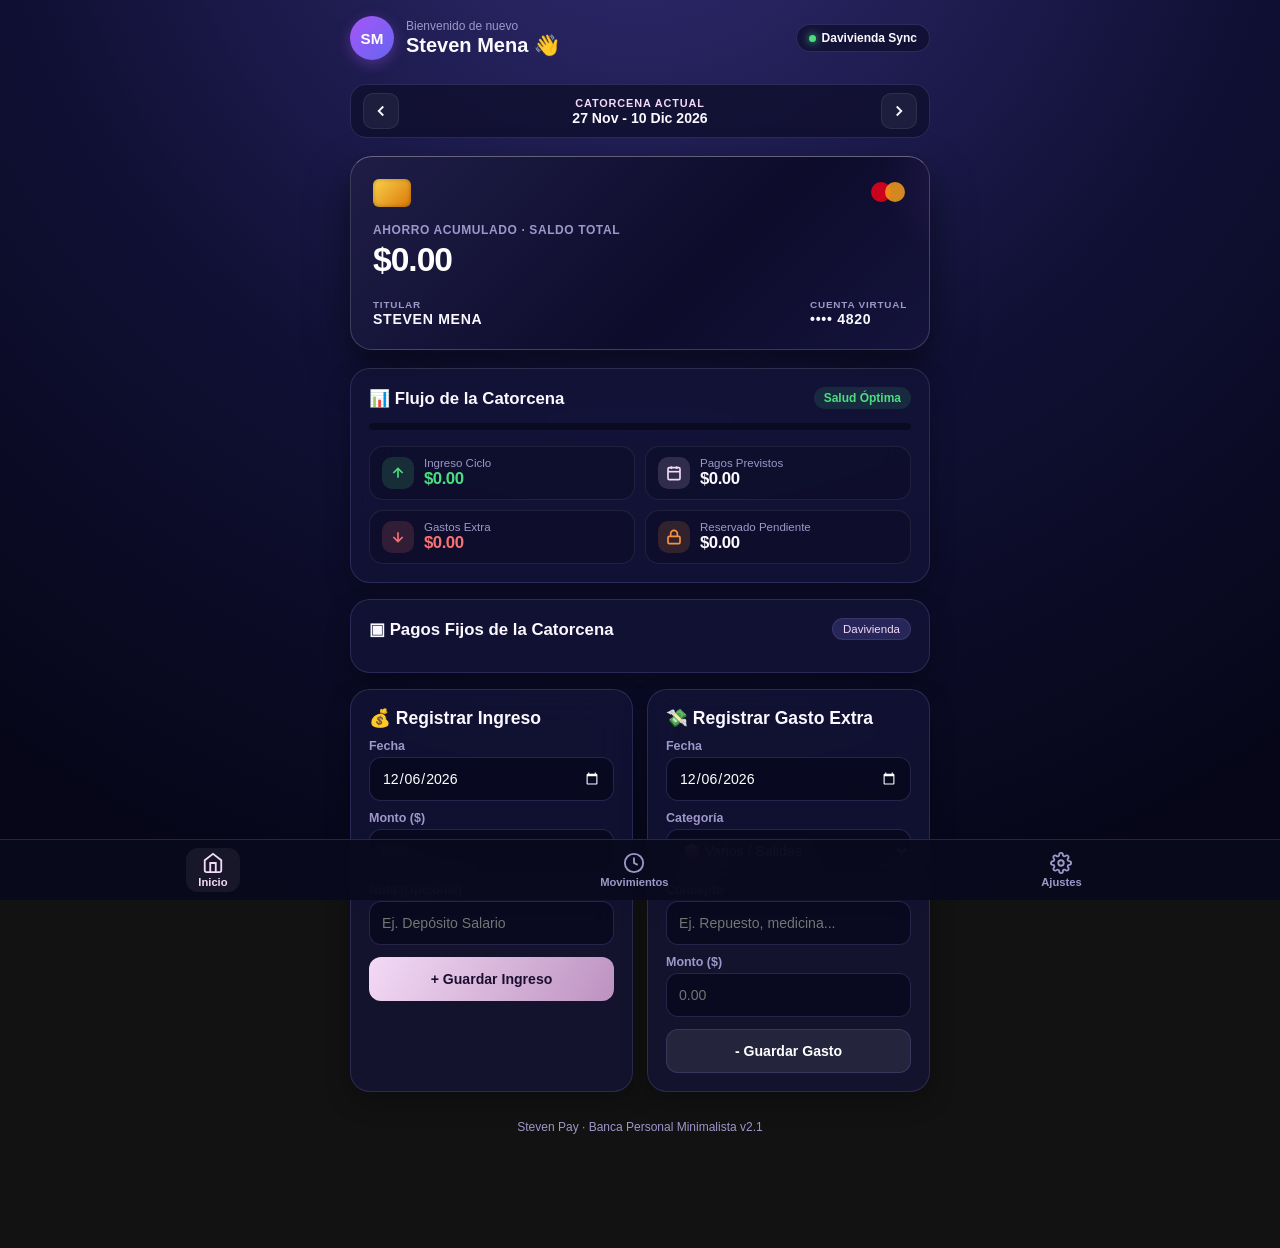
==== commit cfe00ccc: "Update index.html" ====
--- a/index.html
+++ b/index.html
@@ -9,7 +9,7 @@
   <meta name="apple-mobile-web-app-title" content="Steven Pay">
   <title>Steven Pay · Banca Privada Personal</title>
 
-  <!-- Fuente de Banca Privada Prémim -->
+  <!-- Fuente de Banca Privada -->
   <link rel="preconnect" href="https://fonts.googleapis.com">
   <link rel="preconnect" href="https://fonts.gstatic.com" crossorigin>
   <link href="https://fonts.googleapis.com/css2?family=Plus+Jakarta+Sans:wght@400;500;600;700;800&display=swap" rel="stylesheet">
@@ -17,14 +17,13 @@
   <!-- Estilos Separados -->
   <link rel="stylesheet" href="css/styles.css">
 
-  <!-- Web App Manifest -->
   <link rel="manifest" href='data:application/manifest+json,{"name":"Steven Pay","short_name":"StevenPay","start_url":".","display":"standalone","background_color":"#0a0a26","theme_color":"#0a0a26","icons":[{"src":"data:image/svg+xml,<svg xmlns=%22http://www.w3.org/2000/svg%22 viewBox=%220 0 100 100%22><text y=%22.9em%22 font-size=%2290%22>💳</text></svg>","sizes":"512x512","type":"image/svg+xml"}]}'>
 </head>
 <body>
 
 <main class="app-container">
 
-  <!-- ENCABEZADO PRINCIPAL ESTILO BANCA -->
+  <!-- ENCABEZADO -->
   <header class="app-header">
     <div class="user-profile">
       <div class="avatar">SM</div>
@@ -39,7 +38,7 @@
     </div>
   </header>
 
-  <!-- NAVEGADOR DE CATORCENA INFINITA -->
+  <!-- NAVEGADOR DE CATORCENA -->
   <div class="cycle-bar">
     <button class="cycle-nav-btn" id="prevCycleBtn" aria-label="Catorcena anterior">
       <svg width="18" height="18" viewBox="0 0 24 24" fill="none" stroke="currentColor" stroke-width="2.5"><polyline points="15 18 9 12 15 6"></polyline></svg>
@@ -53,10 +52,10 @@
     </button>
   </div>
 
-  <!-- ================= VISTA 1: DASHBOARD (INICIO) ================= -->
+  <!-- ================= VISTA 1: DASHBOARD ================= -->
   <section id="view-dashboard" class="app-view active">
     
-    <!-- TARJETA DE DÉBITO DIGITAL INTERACTIVA -->
+    <!-- TARJETA DE DÉBITO VIRTUAL (ACUMULADO GLOBAL DE AHORRO) -->
     <div class="bank-card-container">
       <div class="bank-card">
         <div class="card-top">
@@ -69,8 +68,8 @@
           </div>
         </div>
         
-        <div class="card-balance-label">Saldo Disponible Estimado</div>
-        <div class="card-balance money" id="balance">$0.00</div>
+        <div class="card-balance-label">Ahorro Acumulado · Saldo Total</div>
+        <div class="card-balance money" id="totalAccumulatedBalance">$0.00</div>
         
         <div class="card-bottom">
           <div class="card-holder">
@@ -85,10 +84,10 @@
       </div>
     </div>
 
-    <!-- METRICAS DE SALUD Y RESUMEN CATORCENAL -->
+    <!-- METRICAS Y SALUD FINANCIERA -->
     <div class="card metrics-card">
       <div class="card-header">
-        <h2>📊 Resumen Financiero</h2>
+        <h2>📊 Flujo de la Catorcena</h2>
         <span class="sub-badge" id="healthText">Salud Óptima</span>
       </div>
 
@@ -102,7 +101,7 @@
             <svg width="16" height="16" viewBox="0 0 24 24" fill="none" stroke="currentColor" stroke-width="2.5"><line x1="12" y1="19" x2="12" y2="5"></line><polyline points="5 12 12 5 19 12"></polyline></svg>
           </div>
           <div>
-            <small>Ingresos</small>
+            <small>Ingreso Ciclo</small>
             <strong id="incomeTotal" class="money positive">$0.00</strong>
           </div>
         </div>
@@ -132,14 +131,14 @@
             <svg width="16" height="16" viewBox="0 0 24 24" fill="none" stroke="currentColor" stroke-width="2.5"><rect x="3" y="11" width="18" height="11" rx="2" ry="2"></rect><path d="M7 11V7a5 5 0 0 1 10 0v4"></path></svg>
           </div>
           <div>
-            <small>Reservado</small>
+            <small>Reservado Pendiente</small>
             <strong id="reservedTotal" class="money">$0.00</strong>
           </div>
         </div>
       </div>
     </div>
 
-    <!-- LISTADO DE PAGOS PREVISTOS DEL CICLO -->
+    <!-- PAGOS PREVISTOS -->
     <div class="card">
       <div class="card-header">
         <h2>▣ Pagos Fijos de la Catorcena</h2>
@@ -148,7 +147,7 @@
       <div id="paymentsList" class="payments-list"></div>
     </div>
 
-    <!-- ACCIONES RÁPIDAS (REGISTROS) -->
+    <!-- FORMULARIOS -->
     <div class="quick-actions-grid">
       <div class="card">
         <h3>💰 Registrar Ingreso</h3>
@@ -194,7 +193,7 @@
 
   </section>
 
-  <!-- ================= VISTA 2: HISTORIAL COMPLETO ================= -->
+  <!-- ================= VISTA 2: HISTORIAL ================= -->
   <section id="view-history" class="app-view">
     <div class="card">
       <div class="card-header">
@@ -217,7 +216,7 @@
     </div>
   </section>
 
-  <!-- ================= VISTA 3: AJUSTES Y RESPALDOS ================= -->
+  <!-- ================= VISTA 3: AJUSTES ================= -->
   <section id="view-settings" class="app-view">
     <div class="card">
       <h2>••• Copias de Seguridad</h2>
@@ -232,12 +231,11 @@
   </section>
 
   <footer class="app-footer">
-    Steven Pay · Banca Personal Minimalista v2.0
+    Steven Pay · Banca Personal Minimalista v2.1
   </footer>
 
 </main>
 
-<!-- BARRA DE NAVEGACIÓN INFERIOR ESTILO NATIVE MOBILE -->
 <nav class="bottom-nav">
   <button type="button" class="nav-item active" data-target="view-dashboard">
     <svg width="22" height="22" viewBox="0 0 24 24" fill="none" stroke="currentColor" stroke-width="2"><path d="M3 9l9-7 9 7v11a2 2 0 0 1-2 2H5a2 2 0 0 1-2-2z"></path><polyline points="9 22 9 12 15 12 15 22"></polyline></svg>
@@ -253,7 +251,6 @@
   </button>
 </nav>
 
-<!-- JavaScript Separado -->
 <script src="js/app.js"></script>
 </body>
-</html>+</html>
--- a/css/styles.css
+++ b/css/styles.css
@@ -0,0 +1,295 @@
+:root {
+  color-scheme: dark;
+  --bg: #07071e;
+  --bg-gradient: radial-gradient(circle at 50% -20%, #322d75 0%, #101035 50%, #060618 90%);
+  --card-bg: rgba(20, 20, 58, 0.7);
+  --card-border: rgba(93, 91, 155, 0.35);
+  --glass-highlight: rgba(255, 255, 255, 0.12);
+  --line: rgba(255, 255, 255, 0.08);
+  
+  --text-main: #fbf8ff;
+  --text-muted: #9e97c9;
+  --accent-lavender: #f4daf6;
+  --accent-violet: #6c69c9;
+  
+  --green: #4ade80;
+  --red: #f87171;
+  --orange: #fb923c;
+  
+  --font-family: 'Plus Jakarta Sans', -apple-system, BlinkMacSystemFont, sans-serif;
+}
+
+* { box-sizing: border-box; margin: 0; padding: 0; }
+
+html { scroll-behavior: smooth; }
+
+body {
+  background: var(--bg-gradient);
+  background-attachment: fixed;
+  color: var(--text-main);
+  font-family: var(--font-family);
+  min-height: 100vh;
+  padding: env(safe-area-inset-top) 14px calc(90px + env(safe-area-inset-bottom));
+  font-size: 15px;
+  -webkit-font-smoothing: antialiased;
+}
+
+.money {
+  font-variant-numeric: tabular-nums;
+  letter-spacing: -0.03em;
+}
+
+.app-container {
+  max-width: 580px;
+  margin: 0 auto;
+}
+
+/* Vistas SPA */
+.app-view { display: none; }
+.app-view.active { display: block; animation: fadeIn 0.25s ease-out; }
+
+@keyframes fadeIn {
+  from { opacity: 0; transform: translateY(6px); }
+  to { opacity: 1; transform: translateY(0); }
+}
+
+/* Encabezado */
+.app-header {
+  display: flex;
+  align-items: center;
+  justify-content: space-between;
+  padding: 16px 0 12px;
+}
+
+.user-profile { display: flex; align-items: center; gap: 12px; }
+.avatar {
+  width: 44px; height: 44px;
+  border-radius: 50%;
+  background: linear-gradient(135deg, #a855f7, #6366f1);
+  color: #fff;
+  font-weight: 800;
+  display: flex; align-items: center; justify-content: center;
+  font-size: 0.95rem;
+  box-shadow: 0 4px 14px rgba(168, 85, 247, 0.35);
+}
+
+.user-info .greeting { font-size: 0.75rem; color: var(--text-muted); display: block; }
+.user-info h1 { font-size: 1.25rem; font-weight: 800; line-height: 1.2; }
+
+.header-badge {
+  display: flex; align-items: center; gap: 6px;
+  background: rgba(10, 10, 35, 0.6);
+  border: 1px solid var(--card-border);
+  padding: 6px 12px;
+  border-radius: 99px;
+}
+
+.status-dot {
+  width: 7px; height: 7px;
+  border-radius: 50%;
+  background: var(--green);
+  box-shadow: 0 0 8px var(--green);
+}
+
+/* Navegador Catorcenal */
+.cycle-bar {
+  display: flex;
+  align-items: center;
+  justify-content: space-between;
+  background: rgba(15, 15, 45, 0.8);
+  border: 1px solid var(--card-border);
+  border-radius: 16px;
+  padding: 8px 12px;
+  margin: 12px 0 18px;
+  backdrop-filter: blur(16px);
+}
+
+.cycle-nav-btn {
+  background: rgba(255, 255, 255, 0.05);
+  border: 1px solid var(--line);
+  color: var(--text-main);
+  width: 36px; height: 36px;
+  border-radius: 10px;
+  cursor: pointer;
+  display: flex; align-items: center; justify-content: center;
+  transition: background 0.2s;
+}
+.cycle-nav-btn:active { background: var(--accent-violet); }
+
+.cycle-details { text-align: center; }
+.cycle-tag { display: block; font-size: 0.68rem; font-weight: 800; color: var(--accent-lavender); letter-spacing: 0.08em; }
+.cycle-date { font-size: 0.88rem; font-weight: 700; }
+
+/* TARJETA DE DÉBITO VIRTUAL */
+.bank-card-container { perspective: 1000px; margin-bottom: 18px; }
+.bank-card {
+  background: linear-gradient(135deg, #1f1d47 0%, #0d0c2b 60%, #15133c 100%);
+  border: 1px solid rgba(255, 255, 255, 0.18);
+  border-top: 1px solid rgba(255, 255, 255, 0.35);
+  border-radius: 22px;
+  padding: 22px;
+  box-shadow: 0 20px 40px rgba(0, 0, 0, 0.5);
+  position: relative;
+  overflow: hidden;
+}
+.bank-card::before {
+  content: '';
+  position: absolute;
+  top: -50%; right: -30%;
+  width: 220px; height: 220px;
+  background: radial-gradient(circle, rgba(168, 85, 247, 0.15) 0%, transparent 70%);
+  pointer-events: none;
+}
+
+.card-top { display: flex; justify-content: space-between; align-items: center; margin-bottom: 16px; }
+.card-chip {
+  width: 38px; height: 28px;
+  background: linear-gradient(135deg, #fcd34d, #d97706);
+  border-radius: 6px;
+  position: relative;
+  box-shadow: inset 0 0 4px rgba(0,0,0,0.3);
+}
+
+.card-balance-label { font-size: 0.75rem; color: var(--text-muted); text-transform: uppercase; font-weight: 600; letter-spacing: 0.05em; }
+.card-balance { font-size: 2.1rem; font-weight: 800; margin: 4px 0 20px; color: #fff; }
+
+.card-bottom { display: flex; justify-content: space-between; align-items: flex-end; }
+.card-bottom .label { display: block; font-size: 0.62rem; color: var(--text-muted); font-weight: 700; letter-spacing: 0.08em; }
+.card-bottom .val { font-size: 0.88rem; font-weight: 700; letter-spacing: 0.05em; }
+
+/* Tarjetas Base (Glassmorphism) */
+.card {
+  background: var(--card-bg);
+  border: 1px solid var(--card-border);
+  border-top: 1px solid var(--glass-highlight);
+  border-radius: 20px;
+  padding: 18px;
+  margin-bottom: 16px;
+  backdrop-filter: blur(20px);
+  -webkit-backdrop-filter: blur(20px);
+  box-shadow: 0 10px 25px rgba(0, 0, 0, 0.3);
+}
+
+.card-header { display: flex; justify-content: space-between; align-items: center; margin-bottom: 14px; }
+.card-header h2 { font-size: 1.05rem; font-weight: 700; }
+
+.sub-badge { font-size: 0.75rem; font-weight: 700; color: var(--green); background: rgba(74, 222, 128, 0.12); padding: 4px 10px; border-radius: 99px; }
+.pill-info { font-size: 0.72rem; color: var(--accent-lavender); background: rgba(108, 105, 201, 0.25); padding: 4px 10px; border-radius: 99px; border: 1px solid rgba(255,255,255,0.08); }
+
+/* Barra de Salud */
+.health-bar-bg { height: 7px; background: rgba(0,0,0,0.4); border-radius: 99px; overflow: hidden; margin-bottom: 16px; }
+.health-bar-fill { height: 100%; width: 0%; background: var(--green); transition: width 0.4s ease; }
+
+/* Métrica Grid */
+.metrics-grid { display: grid; grid-template-columns: 1fr 1fr; gap: 10px; }
+.metric-item { display: flex; align-items: center; gap: 10px; background: rgba(10, 10, 30, 0.4); padding: 10px 12px; border-radius: 14px; border: 1px solid var(--line); }
+.metric-icon { width: 32px; height: 32px; border-radius: 10px; display: flex; align-items: center; justify-content: center; flex-shrink: 0; }
+.metric-icon.inc { background: rgba(74, 222, 128, 0.15); color: var(--green); }
+.metric-icon.plan { background: rgba(244, 218, 246, 0.15); color: var(--accent-lavender); }
+.metric-icon.exp { background: rgba(248, 113, 113, 0.15); color: var(--red); }
+.metric-icon.res { background: rgba(251, 146, 60, 0.15); color: var(--orange); }
+
+.metric-item small { display: block; font-size: 0.72rem; color: var(--text-muted); }
+.metric-item strong { font-size: 1.05rem; font-weight: 700; }
+.positive { color: var(--green); }
+.negative { color: var(--red); }
+
+/* Lista de Pagos Previstos */
+.payments-list { display: flex; flex-direction: column; gap: 10px; }
+.pay-item { padding: 12px; background: rgba(10, 10, 30, 0.4); border-radius: 14px; border: 1px solid var(--line); }
+.pay-item.is-paid { opacity: 0.6; }
+.pay-item-top { display: flex; justify-content: space-between; align-items: center; margin-bottom: 8px; }
+.pay-name { font-weight: 700; font-size: 0.92rem; }
+
+/* Inputs y Form</h3> */
+label { display: block; font-size: 0.78rem; font-weight: 600; color: var(--text-muted); margin: 10px 0 4px; }
+input, select {
+  width: 100%;
+  min-height: 44px;
+  background: rgba(8, 8, 28, 0.8);
+  border: 1px solid var(--card-border);
+  border-radius: 12px;
+  padding: 0 12px;
+  color: #fff;
+  font-family: inherit;
+  font-size: 0.88rem;
+  outline: none;
+}
+input:focus, select:focus { border-color: var(--accent-violet); }
+
+.btn {
+  width: 100%;
+  min-height: 44px;
+  border-radius: 12px;
+  border: none;
+  font-family: inherit;
+  font-weight: 700;
+  font-size: 0.88rem;
+  cursor: pointer;
+  transition: opacity 0.2s;
+}
+.btn:active { opacity: 0.85; }
+.btn-primary { background: linear-gradient(120deg, #f4daf6, #bc92c0); color: #1a0f30; }
+.btn-secondary { background: rgba(255,255,255,0.08); color: #fff; border: 1px solid var(--card-border); }
+
+/* Grid para Formularios en Desktop */
+.quick-actions-grid { display: grid; grid-template-columns: 1fr; gap: 14px; }
+@media(min-width: 580px) {
+  .quick-actions-grid { grid-template-columns: 1fr 1fr; }
+}
+
+/* Historial */
+.search-filter-box { margin-bottom: 14px; }
+.search-input { margin-bottom: 10px; }
+.filter-pills { display: flex; gap: 6px; overflow-x: auto; padding-bottom: 4px; }
+.filter-pill {
+  padding: 6px 14px;
+  font-size: 0.75rem;
+  font-weight: 600;
+  border-radius: 99px;
+  background: rgba(10, 10, 30, 0.5);
+  border: 1px solid var(--card-border);
+  color: var(--text-muted);
+  cursor: pointer;
+  white-space: nowrap;
+}
+.filter-pill.active { background: var(--accent-violet); color: #fff; border-color: var(--accent-violet); }
+
+.history-list { display: flex; flex-direction: column; gap: 8px; }
+.history-card {
+  display: flex; justify-content: space-between; align-items: center;
+  background: rgba(10, 10, 30, 0.4);
+  padding: 12px 14px;
+  border-radius: 14px;
+  border: 1px solid var(--line);
+}
+
+.empty-state { text-align: center; color: var(--text-muted); padding: 24px 0; font-size: 0.85rem; }
+.app-footer { text-align: center; font-size: 0.75rem; color: var(--text-muted); padding: 12px 0 24px; }
+
+/* Bottom Nav */
+.bottom-nav {
+  position: fixed;
+  bottom: 0; left: 0; right: 0;
+  background: rgba(10, 10, 30, 0.92);
+  backdrop-filter: blur(20px);
+  -webkit-backdrop-filter: blur(20px);
+  border-top: 1px solid var(--card-border);
+  display: flex;
+  justify-content: space-around;
+  padding: 8px 12px calc(8px + env(safe-area-inset-bottom));
+  z-index: 100;
+}
+
+.nav-item {
+  background: transparent;
+  border: none;
+  color: var(--text-muted);
+  display: flex; flex-direction: column; align-items: center; gap: 2px;
+  font-size: 0.7rem;
+  font-weight: 600;
+  cursor: pointer;
+  padding: 4px 12px;
+  border-radius: 12px;
+}
+.nav-item.active { color: var(--accent-lavender); background: rgba(255, 255, 255, 0.06); }
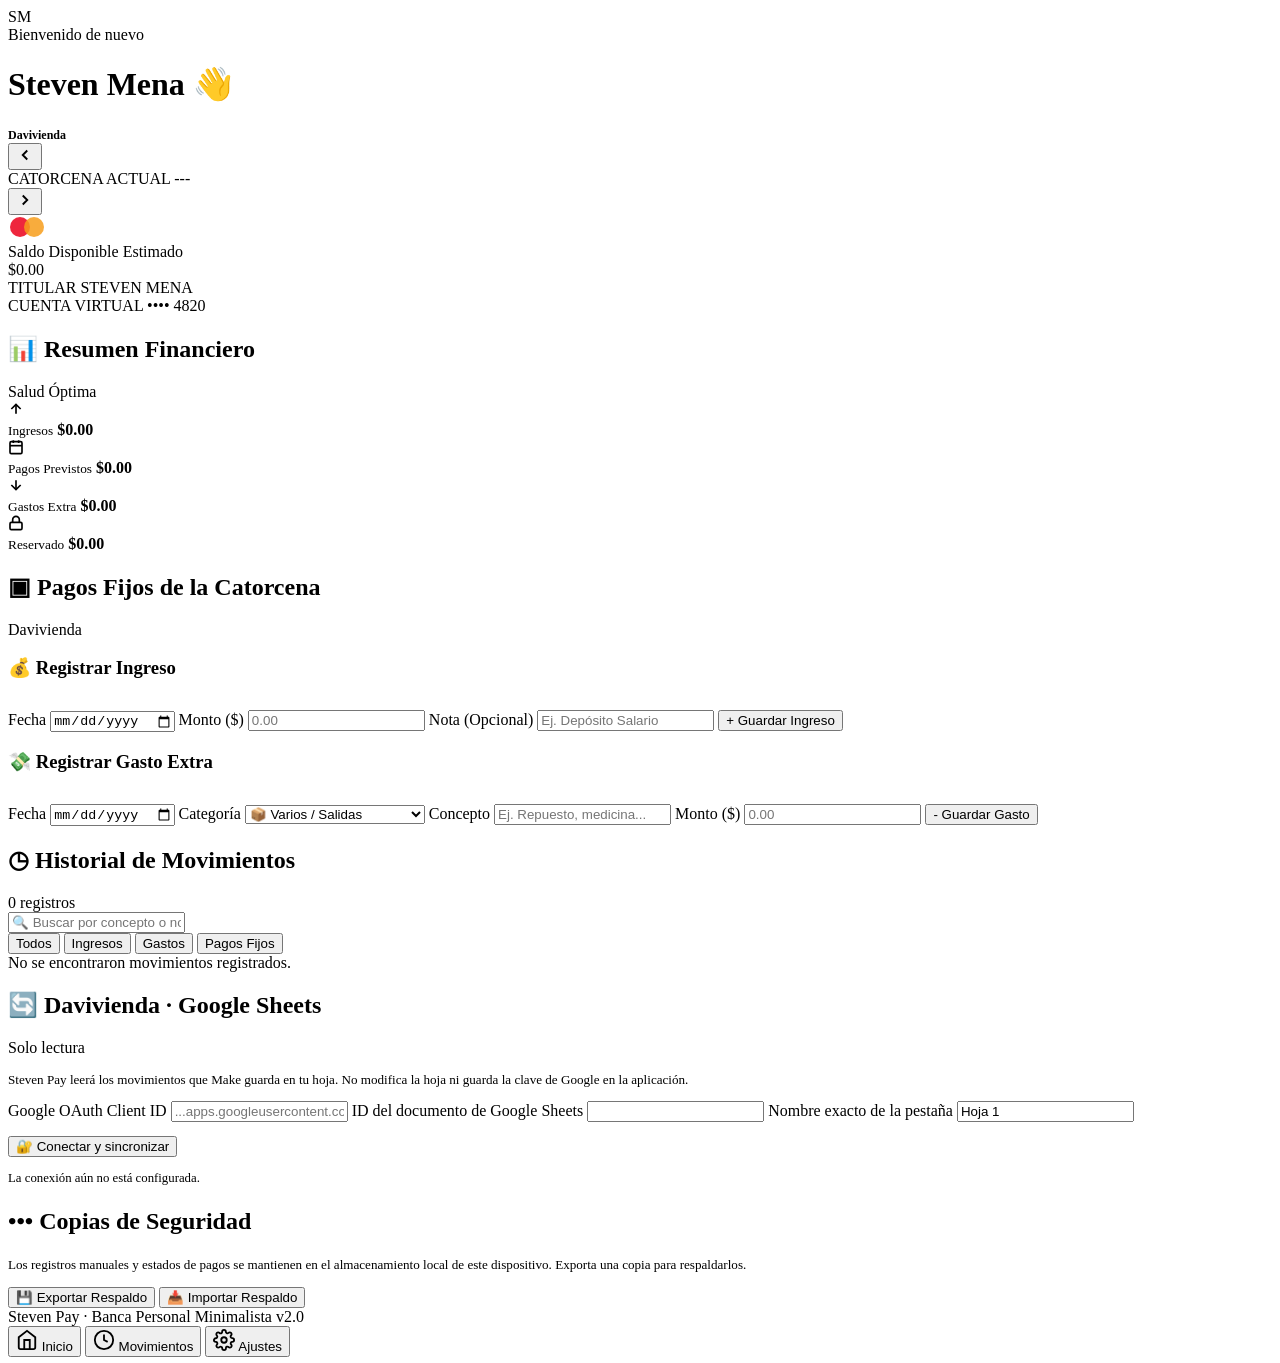
==== commit 35ad5e51: "Add files via upload" ====
--- a/index.html
+++ b/index.html
@@ -1,256 +1,283 @@
-<!doctype html>
-<html lang="es">
-<head>
-  <meta charset="utf-8">
-  <meta name="viewport" content="width=device-width, initial-scale=1, viewport-fit=cover">
-  <meta name="theme-color" content="#0a0a26">
-  <meta name="apple-mobile-web-app-capable" content="yes">
-  <meta name="apple-mobile-web-app-status-bar-style" content="black-translucent">
-  <meta name="apple-mobile-web-app-title" content="Steven Pay">
-  <title>Steven Pay · Banca Privada Personal</title>
-
-  <!-- Fuente de Banca Privada -->
-  <link rel="preconnect" href="https://fonts.googleapis.com">
-  <link rel="preconnect" href="https://fonts.gstatic.com" crossorigin>
-  <link href="https://fonts.googleapis.com/css2?family=Plus+Jakarta+Sans:wght@400;500;600;700;800&display=swap" rel="stylesheet">
-
-  <!-- Estilos Separados -->
-  <link rel="stylesheet" href="css/styles.css">
-
-  <link rel="manifest" href='data:application/manifest+json,{"name":"Steven Pay","short_name":"StevenPay","start_url":".","display":"standalone","background_color":"#0a0a26","theme_color":"#0a0a26","icons":[{"src":"data:image/svg+xml,<svg xmlns=%22http://www.w3.org/2000/svg%22 viewBox=%220 0 100 100%22><text y=%22.9em%22 font-size=%2290%22>💳</text></svg>","sizes":"512x512","type":"image/svg+xml"}]}'>
-</head>
-<body>
-
-<main class="app-container">
-
-  <!-- ENCABEZADO -->
-  <header class="app-header">
-    <div class="user-profile">
-      <div class="avatar">SM</div>
-      <div class="user-info">
-        <span class="greeting">Bienvenido de nuevo</span>
-        <h1>Steven Mena 👋</h1>
-      </div>
-    </div>
-    <div class="header-badge">
-      <span class="status-dot"></span>
-      <span style="font-size: 0.75rem; font-weight: 700;"> Davivienda Sync</span>
-    </div>
-  </header>
-
-  <!-- NAVEGADOR DE CATORCENA -->
-  <div class="cycle-bar">
-    <button class="cycle-nav-btn" id="prevCycleBtn" aria-label="Catorcena anterior">
-      <svg width="18" height="18" viewBox="0 0 24 24" fill="none" stroke="currentColor" stroke-width="2.5"><polyline points="15 18 9 12 15 6"></polyline></svg>
-    </button>
-    <div class="cycle-details">
-      <span class="cycle-tag" id="cycleLabel">CATORCENA ACTUAL</span>
-      <span class="cycle-date" id="cycleDates">---</span>
-    </div>
-    <button class="cycle-nav-btn" id="nextCycleBtn" aria-label="Siguiente catorcena">
-      <svg width="18" height="18" viewBox="0 0 24 24" fill="none" stroke="currentColor" stroke-width="2.5"><polyline points="9 18 15 12 9 6"></polyline></svg>
-    </button>
-  </div>
-
-  <!-- ================= VISTA 1: DASHBOARD ================= -->
-  <section id="view-dashboard" class="app-view active">
-    
-    <!-- TARJETA DE DÉBITO VIRTUAL (ACUMULADO GLOBAL DE AHORRO) -->
-    <div class="bank-card-container">
-      <div class="bank-card">
-        <div class="card-top">
-          <div class="card-chip"></div>
-          <div class="card-brand">
-            <svg width="38" height="24" viewBox="0 0 38 24" fill="none">
-              <circle cx="12" cy="12" r="10" fill="#EB001B" fill-opacity="0.85"/>
-              <circle cx="26" cy="12" r="10" fill="#F79E1B" fill-opacity="0.85"/>
-            </svg>
-          </div>
-        </div>
-        
-        <div class="card-balance-label">Ahorro Acumulado · Saldo Total</div>
-        <div class="card-balance money" id="totalAccumulatedBalance">$0.00</div>
-        
-        <div class="card-bottom">
-          <div class="card-holder">
-            <span class="label">TITULAR</span>
-            <span class="val">STEVEN MENA</span>
-          </div>
-          <div class="card-number">
-            <span class="label">CUENTA VIRTUAL</span>
-            <span class="val">•••• 4820</span>
-          </div>
-        </div>
-      </div>
-    </div>
-
-    <!-- METRICAS Y SALUD FINANCIERA -->
-    <div class="card metrics-card">
-      <div class="card-header">
-        <h2>📊 Flujo de la Catorcena</h2>
-        <span class="sub-badge" id="healthText">Salud Óptima</span>
-      </div>
-
-      <div class="health-bar-bg">
-        <div class="health-bar-fill" id="healthBar"></div>
-      </div>
-
-      <div class="metrics-grid">
-        <div class="metric-item">
-          <div class="metric-icon inc">
-            <svg width="16" height="16" viewBox="0 0 24 24" fill="none" stroke="currentColor" stroke-width="2.5"><line x1="12" y1="19" x2="12" y2="5"></line><polyline points="5 12 12 5 19 12"></polyline></svg>
-          </div>
-          <div>
-            <small>Ingreso Ciclo</small>
-            <strong id="incomeTotal" class="money positive">$0.00</strong>
-          </div>
-        </div>
-
-        <div class="metric-item">
-          <div class="metric-icon plan">
-            <svg width="16" height="16" viewBox="0 0 24 24" fill="none" stroke="currentColor" stroke-width="2.5"><rect x="3" y="4" width="18" height="18" rx="2" ry="2"></rect><line x1="16" y1="2" x2="16" y2="6"></line><line x1="8" y1="2" x2="8" y2="6"></line><line x1="3" y1="10" x2="21" y2="10"></line></svg>
-          </div>
-          <div>
-            <small>Pagos Previstos</small>
-            <strong id="plannedTotal" class="money">$0.00</strong>
-          </div>
-        </div>
-
-        <div class="metric-item">
-          <div class="metric-icon exp">
-            <svg width="16" height="16" viewBox="0 0 24 24" fill="none" stroke="currentColor" stroke-width="2.5"><line x1="12" y1="5" x2="12" y2="19"></line><polyline points="19 12 12 19 5 12"></polyline></svg>
-          </div>
-          <div>
-            <small>Gastos Extra</small>
-            <strong id="extraTotal" class="money negative">$0.00</strong>
-          </div>
-        </div>
-
-        <div class="metric-item">
-          <div class="metric-icon res">
-            <svg width="16" height="16" viewBox="0 0 24 24" fill="none" stroke="currentColor" stroke-width="2.5"><rect x="3" y="11" width="18" height="11" rx="2" ry="2"></rect><path d="M7 11V7a5 5 0 0 1 10 0v4"></path></svg>
-          </div>
-          <div>
-            <small>Reservado Pendiente</small>
-            <strong id="reservedTotal" class="money">$0.00</strong>
-          </div>
-        </div>
-      </div>
-    </div>
-
-    <!-- PAGOS PREVISTOS -->
-    <div class="card">
-      <div class="card-header">
-        <h2>▣ Pagos Fijos de la Catorcena</h2>
-        <span class="pill-info">Davivienda</span>
-      </div>
-      <div id="paymentsList" class="payments-list"></div>
-    </div>
-
-    <!-- FORMULARIOS -->
-    <div class="quick-actions-grid">
-      <div class="card">
-        <h3>💰 Registrar Ingreso</h3>
-        <form id="incomeForm">
-          <label for="incomeDate">Fecha</label>
-          <input id="incomeDate" type="date" required>
-
-          <label for="incomeAmount">Monto ($)</label>
-          <input id="incomeAmount" type="number" min="0.01" step="0.01" placeholder="0.00" required>
-
-          <label for="incomeNote">Nota (Opcional)</label>
-          <input id="incomeNote" maxlength="80" placeholder="Ej. Depósito Salario">
-
-          <button type="submit" class="btn btn-primary" style="margin-top: 12px;">+ Guardar Ingreso</button>
-        </form>
-      </div>
-
-      <div class="card">
-        <h3>💸 Registrar Gasto Extra</h3>
-        <form id="expenseForm">
-          <label for="expenseDate">Fecha</label>
-          <input id="expenseDate" type="date" required>
-
-          <label for="expenseCategory">Categoría</label>
-          <select id="expenseCategory">
-            <option value="🍔 Comida">🍔 Comida / Restaurantes</option>
-            <option value="⛽ Transporte">⛽ Moto / Combustible</option>
-            <option value="🛒 Supermercado">🛒 Supermercado</option>
-            <option value="💊 Salud">💊 Salud / Medicina</option>
-            <option value="📦 Varios" selected>📦 Varios / Salidas</option>
-          </select>
-
-          <label for="expenseName">Concepto</label>
-          <input id="expenseName" maxlength="80" placeholder="Ej. Repuesto, medicina..." required>
-
-          <label for="expenseAmount">Monto ($)</label>
-          <input id="expenseAmount" type="number" min="0.01" step="0.01" placeholder="0.00" required>
-
-          <button type="submit" class="btn btn-secondary" style="margin-top: 12px;">- Guardar Gasto</button>
-        </form>
-      </div>
-    </div>
-
-  </section>
-
-  <!-- ================= VISTA 2: HISTORIAL ================= -->
-  <section id="view-history" class="app-view">
-    <div class="card">
-      <div class="card-header">
-        <h2>◷ Historial de Movimientos</h2>
-        <span class="pill-info" id="historyCount">0 registros</span>
-      </div>
-
-      <div class="search-filter-box">
-        <input id="historySearch" class="search-input" placeholder="🔍 Buscar por concepto o nota...">
-        <div class="filter-pills" id="filterTabs">
-          <button type="button" class="filter-pill active" data-filter="todos">Todos</button>
-          <button type="button" class="filter-pill" data-filter="ingreso">Ingresos</button>
-          <button type="button" class="filter-pill" data-filter="gasto">Gastos</button>
-          <button type="button" class="filter-pill" data-filter="estado">Pagos Fijos</button>
-        </div>
-      </div>
-
-      <div class="history-list" id="historyList"></div>
-      <div id="historyEmpty" class="empty-state">No se encontraron movimientos registrados.</div>
-    </div>
-  </section>
-
-  <!-- ================= VISTA 3: AJUSTES ================= -->
-  <section id="view-settings" class="app-view">
-    <div class="card">
-      <h2>••• Copias de Seguridad</h2>
-      <p class="text-muted">Tus datos se mantienen en el almacenamiento privado local del dispositivo.</p>
-      
-      <div class="backup-actions">
-        <button type="button" id="exportBtn" class="btn btn-primary">💾 Exportar Respaldo</button>
-        <button type="button" id="importBtn" class="btn btn-secondary">📥 Importar Respaldo</button>
-      </div>
-      <input type="file" id="importFile" accept="application/json,.json" hidden>
-    </div>
-  </section>
-
-  <footer class="app-footer">
-    Steven Pay · Banca Personal Minimalista v2.1
-  </footer>
-
-</main>
-
-<nav class="bottom-nav">
-  <button type="button" class="nav-item active" data-target="view-dashboard">
-    <svg width="22" height="22" viewBox="0 0 24 24" fill="none" stroke="currentColor" stroke-width="2"><path d="M3 9l9-7 9 7v11a2 2 0 0 1-2 2H5a2 2 0 0 1-2-2z"></path><polyline points="9 22 9 12 15 12 15 22"></polyline></svg>
-    <span>Inicio</span>
-  </button>
-  <button type="button" class="nav-item" data-target="view-history">
-    <svg width="22" height="22" viewBox="0 0 24 24" fill="none" stroke="currentColor" stroke-width="2"><circle cx="12" cy="12" r="10"></circle><polyline points="12 6 12 12 16 14"></polyline></svg>
-    <span>Movimientos</span>
-  </button>
-  <button type="button" class="nav-item" data-target="view-settings">
-    <svg width="22" height="22" viewBox="0 0 24 24" fill="none" stroke="currentColor" stroke-width="2"><circle cx="12" cy="12" r="3"></circle><path d="M19.4 15a1.65 1.65 0 0 0 .33 1.82l.06.06a2 2 0 0 1 0 2.83 2 2 0 0 1-2.83 0l-.06-.06a1.65 1.65 0 0 0-1.82-.33 1.65 1.65 0 0 0-1 1.51V21a2 2 0 0 1-2 2 2 2 0 0 1-2-2v-.09A1.65 1.65 0 0 0 9 19.4a1.65 1.65 0 0 0-1.82.33l-.06.06a2 2 0 0 1-2.83 0 2 2 0 0 1 0-2.83l.06-.06a1.65 1.65 0 0 0 .33-1.82 1.65 1.65 0 0 0-1.51-1H3a2 2 0 0 1-2-2 2 2 0 0 1 2-2h.09A1.65 1.65 0 0 0 4.6 9a1.65 1.65 0 0 0-.33-1.82l-.06-.06a2 2 0 0 1 0-2.83 2 2 0 0 1 2.83 0l.06.06a1.65 1.65 0 0 0 1.82.33H9a1.65 1.65 0 0 0 1-1.51V3a2 2 0 0 1 2-2 2 2 0 0 1 2 2v.09a1.65 1.65 0 0 0 1 1.51 1.65 1.65 0 0 0 1.82-.33l.06-.06a2 2 0 0 1 2.83 0 2 2 0 0 1 0 2.83l-.06.06a1.65 1.65 0 0 0-.33 1.82V9a1.65 1.65 0 0 0 1.51 1H21a2 2 0 0 1 2 2 2 2 0 0 1-2 2h-.09a1.65 1.65 0 0 0-1.51 1z"></path></svg>
-    <span>Ajustes</span>
-  </button>
-</nav>
-
-<script src="js/app.js"></script>
-</body>
-</html>
+<!doctype html>
+<html lang="es">
+<head>
+  <meta charset="utf-8">
+  <meta name="viewport" content="width=device-width, initial-scale=1, viewport-fit=cover">
+  <meta name="theme-color" content="#0a0a26">
+  <meta name="apple-mobile-web-app-capable" content="yes">
+  <meta name="apple-mobile-web-app-status-bar-style" content="black-translucent">
+  <meta name="apple-mobile-web-app-title" content="Steven Pay">
+  <title>Steven Pay · Banca Privada Personal</title>
+
+  <!-- Fuente de Banca Privada Prémim -->
+  <link rel="preconnect" href="https://fonts.googleapis.com">
+  <link rel="preconnect" href="https://fonts.gstatic.com" crossorigin>
+  <link href="https://fonts.googleapis.com/css2?family=Plus+Jakarta+Sans:wght@400;500;600;700;800&display=swap" rel="stylesheet">
+
+  <!-- Estilos Separados -->
+  <link rel="stylesheet" href="css/styles.css">
+
+  <!-- Web App Manifest -->
+  <link rel="manifest" href='data:application/manifest+json,{"name":"Steven Pay","short_name":"StevenPay","start_url":".","display":"standalone","background_color":"#0a0a26","theme_color":"#0a0a26","icons":[{"src":"data:image/svg+xml,<svg xmlns=%22http://www.w3.org/2000/svg%22 viewBox=%220 0 100 100%22><text y=%22.9em%22 font-size=%2290%22>💳</text></svg>","sizes":"512x512","type":"image/svg+xml"}]}'>
+</head>
+<body>
+
+<main class="app-container">
+
+  <!-- ENCABEZADO PRINCIPAL ESTILO BANCA -->
+  <header class="app-header">
+    <div class="user-profile">
+      <div class="avatar">SM</div>
+      <div class="user-info">
+        <span class="greeting">Bienvenido de nuevo</span>
+        <h1>Steven Mena 👋</h1>
+      </div>
+    </div>
+    <div class="header-badge">
+      <span class="status-dot"></span>
+      <span id="headerSyncText" style="font-size: 0.75rem; font-weight: 700;">Davivienda</span>
+    </div>
+  </header>
+
+  <!-- NAVEGADOR DE CATORCENA INFINITA -->
+  <div class="cycle-bar">
+    <button class="cycle-nav-btn" id="prevCycleBtn" aria-label="Catorcena anterior">
+      <svg width="18" height="18" viewBox="0 0 24 24" fill="none" stroke="currentColor" stroke-width="2.5"><polyline points="15 18 9 12 15 6"></polyline></svg>
+    </button>
+    <div class="cycle-details">
+      <span class="cycle-tag" id="cycleLabel">CATORCENA ACTUAL</span>
+      <span class="cycle-date" id="cycleDates">---</span>
+    </div>
+    <button class="cycle-nav-btn" id="nextCycleBtn" aria-label="Siguiente catorcena">
+      <svg width="18" height="18" viewBox="0 0 24 24" fill="none" stroke="currentColor" stroke-width="2.5"><polyline points="9 18 15 12 9 6"></polyline></svg>
+    </button>
+  </div>
+
+  <!-- ================= VISTA 1: DASHBOARD (INICIO) ================= -->
+  <section id="view-dashboard" class="app-view active">
+    
+    <!-- TARJETA DE DÉBITO DIGITAL INTERACTIVA -->
+    <div class="bank-card-container">
+      <div class="bank-card">
+        <div class="card-top">
+          <div class="card-chip"></div>
+          <div class="card-brand">
+            <svg width="38" height="24" viewBox="0 0 38 24" fill="none">
+              <circle cx="12" cy="12" r="10" fill="#EB001B" fill-opacity="0.85"/>
+              <circle cx="26" cy="12" r="10" fill="#F79E1B" fill-opacity="0.85"/>
+            </svg>
+          </div>
+        </div>
+        
+        <div class="card-balance-label">Saldo Disponible Estimado</div>
+        <div class="card-balance money" id="balance">$0.00</div>
+        
+        <div class="card-bottom">
+          <div class="card-holder">
+            <span class="label">TITULAR</span>
+            <span class="val">STEVEN MENA</span>
+          </div>
+          <div class="card-number">
+            <span class="label">CUENTA VIRTUAL</span>
+            <span class="val">•••• 4820</span>
+          </div>
+        </div>
+      </div>
+    </div>
+
+    <!-- METRICAS DE SALUD Y RESUMEN CATORCENAL -->
+    <div class="card metrics-card">
+      <div class="card-header">
+        <h2>📊 Resumen Financiero</h2>
+        <span class="sub-badge" id="healthText">Salud Óptima</span>
+      </div>
+
+      <div class="health-bar-bg">
+        <div class="health-bar-fill" id="healthBar"></div>
+      </div>
+
+      <div class="metrics-grid">
+        <div class="metric-item">
+          <div class="metric-icon inc">
+            <svg width="16" height="16" viewBox="0 0 24 24" fill="none" stroke="currentColor" stroke-width="2.5"><line x1="12" y1="19" x2="12" y2="5"></line><polyline points="5 12 12 5 19 12"></polyline></svg>
+          </div>
+          <div>
+            <small>Ingresos</small>
+            <strong id="incomeTotal" class="money positive">$0.00</strong>
+          </div>
+        </div>
+
+        <div class="metric-item">
+          <div class="metric-icon plan">
+            <svg width="16" height="16" viewBox="0 0 24 24" fill="none" stroke="currentColor" stroke-width="2.5"><rect x="3" y="4" width="18" height="18" rx="2" ry="2"></rect><line x1="16" y1="2" x2="16" y2="6"></line><line x1="8" y1="2" x2="8" y2="6"></line><line x1="3" y1="10" x2="21" y2="10"></line></svg>
+          </div>
+          <div>
+            <small>Pagos Previstos</small>
+            <strong id="plannedTotal" class="money">$0.00</strong>
+          </div>
+        </div>
+
+        <div class="metric-item">
+          <div class="metric-icon exp">
+            <svg width="16" height="16" viewBox="0 0 24 24" fill="none" stroke="currentColor" stroke-width="2.5"><line x1="12" y1="5" x2="12" y2="19"></line><polyline points="19 12 12 19 5 12"></polyline></svg>
+          </div>
+          <div>
+            <small>Gastos Extra</small>
+            <strong id="extraTotal" class="money negative">$0.00</strong>
+          </div>
+        </div>
+
+        <div class="metric-item">
+          <div class="metric-icon res">
+            <svg width="16" height="16" viewBox="0 0 24 24" fill="none" stroke="currentColor" stroke-width="2.5"><rect x="3" y="11" width="18" height="11" rx="2" ry="2"></rect><path d="M7 11V7a5 5 0 0 1 10 0v4"></path></svg>
+          </div>
+          <div>
+            <small>Reservado</small>
+            <strong id="reservedTotal" class="money">$0.00</strong>
+          </div>
+        </div>
+      </div>
+    </div>
+
+    <!-- LISTADO DE PAGOS PREVISTOS DEL CICLO -->
+    <div class="card">
+      <div class="card-header">
+        <h2>▣ Pagos Fijos de la Catorcena</h2>
+        <span class="pill-info">Davivienda</span>
+      </div>
+      <div id="paymentsList" class="payments-list"></div>
+    </div>
+
+    <!-- ACCIONES RÁPIDAS (REGISTROS) -->
+    <div class="quick-actions-grid">
+      <div class="card">
+        <h3>💰 Registrar Ingreso</h3>
+        <form id="incomeForm">
+          <label for="incomeDate">Fecha</label>
+          <input id="incomeDate" type="date" required>
+
+          <label for="incomeAmount">Monto ($)</label>
+          <input id="incomeAmount" type="number" min="0.01" step="0.01" placeholder="0.00" required>
+
+          <label for="incomeNote">Nota (Opcional)</label>
+          <input id="incomeNote" maxlength="80" placeholder="Ej. Depósito Salario">
+
+          <button type="submit" class="btn btn-primary" style="margin-top: 12px;">+ Guardar Ingreso</button>
+        </form>
+      </div>
+
+      <div class="card">
+        <h3>💸 Registrar Gasto Extra</h3>
+        <form id="expenseForm">
+          <label for="expenseDate">Fecha</label>
+          <input id="expenseDate" type="date" required>
+
+          <label for="expenseCategory">Categoría</label>
+          <select id="expenseCategory">
+            <option value="🍔 Comida">🍔 Comida / Restaurantes</option>
+            <option value="⛽ Transporte">⛽ Moto / Combustible</option>
+            <option value="🛒 Supermercado">🛒 Supermercado</option>
+            <option value="💊 Salud">💊 Salud / Medicina</option>
+            <option value="📦 Varios" selected>📦 Varios / Salidas</option>
+          </select>
+
+          <label for="expenseName">Concepto</label>
+          <input id="expenseName" maxlength="80" placeholder="Ej. Repuesto, medicina..." required>
+
+          <label for="expenseAmount">Monto ($)</label>
+          <input id="expenseAmount" type="number" min="0.01" step="0.01" placeholder="0.00" required>
+
+          <button type="submit" class="btn btn-secondary" style="margin-top: 12px;">- Guardar Gasto</button>
+        </form>
+      </div>
+    </div>
+
+  </section>
+
+  <!-- ================= VISTA 2: HISTORIAL COMPLETO ================= -->
+  <section id="view-history" class="app-view">
+    <div class="card">
+      <div class="card-header">
+        <h2>◷ Historial de Movimientos</h2>
+        <span class="pill-info" id="historyCount">0 registros</span>
+      </div>
+
+      <div class="search-filter-box">
+        <input id="historySearch" class="search-input" placeholder="🔍 Buscar por concepto o nota...">
+        <div class="filter-pills" id="filterTabs">
+          <button type="button" class="filter-pill active" data-filter="todos">Todos</button>
+          <button type="button" class="filter-pill" data-filter="ingreso">Ingresos</button>
+          <button type="button" class="filter-pill" data-filter="gasto">Gastos</button>
+          <button type="button" class="filter-pill" data-filter="estado">Pagos Fijos</button>
+        </div>
+      </div>
+
+      <div class="history-list" id="historyList"></div>
+      <div id="historyEmpty" class="empty-state">No se encontraron movimientos registrados.</div>
+    </div>
+  </section>
+
+  <!-- ================= VISTA 3: AJUSTES, CONEXIÓN Y RESPALDOS ================= -->
+  <section id="view-settings" class="app-view">
+    <div class="card">
+      <div class="card-header">
+        <h2>🔄 Davivienda · Google Sheets</h2>
+        <span class="pill-info">Solo lectura</span>
+      </div>
+      <p class="text-muted" style="font-size:0.82rem; line-height:1.55; margin-bottom:10px;">
+        Steven Pay leerá los movimientos que Make guarda en tu hoja. No modifica la hoja ni guarda la clave de Google en la aplicación.
+      </p>
+
+      <label for="sheetsClientId">Google OAuth Client ID</label>
+      <input id="sheetsClientId" type="text" inputmode="url" autocomplete="off" autocapitalize="none" spellcheck="false" placeholder="...apps.googleusercontent.com">
+
+      <label for="sheetsSpreadsheetId">ID del documento de Google Sheets</label>
+      <input id="sheetsSpreadsheetId" type="text" autocomplete="off" autocapitalize="none" spellcheck="false">
+
+      <label for="sheetsTabName">Nombre exacto de la pestaña</label>
+      <input id="sheetsTabName" type="text" autocomplete="off" value="Hoja 1">
+
+      <button type="button" id="connectSheetsBtn" class="btn btn-primary" style="margin-top:14px;">🔐 Conectar y sincronizar</button>
+      <p id="bankSyncStatus" role="status" aria-live="polite" style="margin-top:12px; font-size:0.8rem; line-height:1.5; color:var(--text-muted);">La conexión aún no está configurada.</p>
+      <p id="bankSyncLastUpdated" style="margin-top:4px; font-size:0.72rem; color:var(--text-muted);"></p>
+    </div>
+
+    <div class="card">
+      <h2>••• Copias de Seguridad</h2>
+      <p class="text-muted" style="font-size:0.82rem; line-height:1.55; margin:8px 0 12px;">Los registros manuales y estados de pagos se mantienen en el almacenamiento local de este dispositivo. Exporta una copia para respaldarlos.</p>
+      <div class="backup-actions">
+        <button type="button" id="exportBtn" class="btn btn-primary">💾 Exportar Respaldo</button>
+        <button type="button" id="importBtn" class="btn btn-secondary">📥 Importar Respaldo</button>
+      </div>
+      <input type="file" id="importFile" accept="application/json,.json" hidden>
+    </div>
+  </section>
+
+  <footer class="app-footer">
+    Steven Pay · Banca Personal Minimalista v2.0
+  </footer>
+
+</main>
+
+<!-- BARRA DE NAVEGACIÓN INFERIOR ESTILO NATIVE MOBILE -->
+<nav class="bottom-nav">
+  <button type="button" class="nav-item active" data-target="view-dashboard">
+    <svg width="22" height="22" viewBox="0 0 24 24" fill="none" stroke="currentColor" stroke-width="2"><path d="M3 9l9-7 9 7v11a2 2 0 0 1-2 2H5a2 2 0 0 1-2-2z"></path><polyline points="9 22 9 12 15 12 15 22"></polyline></svg>
+    <span>Inicio</span>
+  </button>
+  <button type="button" class="nav-item" data-target="view-history">
+    <svg width="22" height="22" viewBox="0 0 24 24" fill="none" stroke="currentColor" stroke-width="2"><circle cx="12" cy="12" r="10"></circle><polyline points="12 6 12 12 16 14"></polyline></svg>
+    <span>Movimientos</span>
+  </button>
+  <button type="button" class="nav-item" data-target="view-settings">
+    <svg width="22" height="22" viewBox="0 0 24 24" fill="none" stroke="currentColor" stroke-width="2"><circle cx="12" cy="12" r="3"></circle><path d="M19.4 15a1.65 1.65 0 0 0 .33 1.82l.06.06a2 2 0 0 1 0 2.83 2 2 0 0 1-2.83 0l-.06-.06a1.65 1.65 0 0 0-1.82-.33 1.65 1.65 0 0 0-1 1.51V21a2 2 0 0 1-2 2 2 2 0 0 1-2-2v-.09A1.65 1.65 0 0 0 9 19.4a1.65 1.65 0 0 0-1.82.33l-.06.06a2 2 0 0 1-2.83 0 2 2 0 0 1 0-2.83l.06-.06a1.65 1.65 0 0 0 .33-1.82 1.65 1.65 0 0 0-1.51-1H3a2 2 0 0 1-2-2 2 2 0 0 1 2-2h.09A1.65 1.65 0 0 0 4.6 9a1.65 1.65 0 0 0-.33-1.82l-.06-.06a2 2 0 0 1 0-2.83 2 2 0 0 1 2.83 0l.06.06a1.65 1.65 0 0 0 1.82.33H9a1.65 1.65 0 0 0 1-1.51V3a2 2 0 0 1 2-2 2 2 0 0 1 2 2v.09a1.65 1.65 0 0 0 1 1.51 1.65 1.65 0 0 0 1.82-.33l.06-.06a2 2 0 0 1 2.83 0 2 2 0 0 1 0 2.83l-.06.06a1.65 1.65 0 0 0-.33 1.82V9a1.65 1.65 0 0 0 1.51 1H21a2 2 0 0 1 2 2 2 2 0 0 1-2 2h-.09a1.65 1.65 0 0 0-1.51 1z"></path></svg>
+    <span>Ajustes</span>
+  </button>
+</nav>
+
+<!-- Google Identity Services: OAuth de solo lectura para Google Sheets -->
+<script src="https://accounts.google.com/gsi/client" defer></script>
+<!-- JavaScript de Steven Pay -->
+<script src="js/app.js" defer></script>
+</body>
+</html>
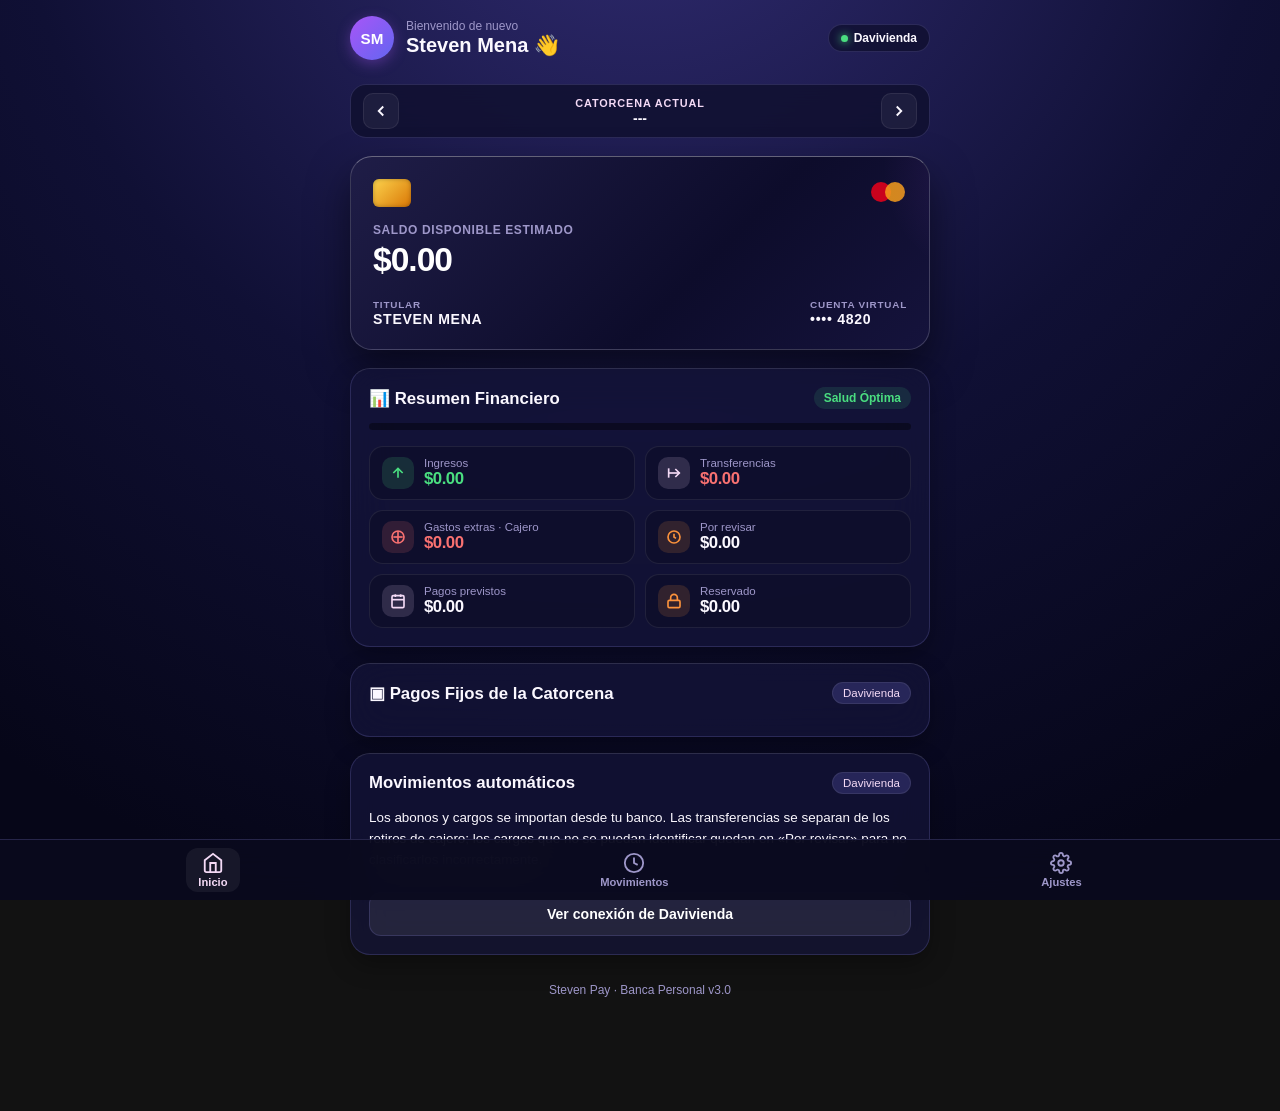
==== commit 8360419b: "Update index.html" ====
--- a/index.html
+++ b/index.html
@@ -109,21 +109,41 @@
 
         <div class="metric-item">
           <div class="metric-icon plan">
+            <svg width="16" height="16" viewBox="0 0 24 24" fill="none" stroke="currentColor" stroke-width="2.5"><path d="M4 12h16"></path><path d="m14 6 6 6-6 6"></path><path d="M4 5v14"></path></svg>
+          </div>
+          <div>
+            <small>Transferencias</small>
+            <strong id="transferTotal" class="money negative">$0.00</strong>
+          </div>
+        </div>
+
+        <div class="metric-item">
+          <div class="metric-icon exp">
+            <svg width="16" height="16" viewBox="0 0 24 24" fill="none" stroke="currentColor" stroke-width="2.5"><path d="M12 3v18"></path><path d="M5 12h14"></path><circle cx="12" cy="12" r="9"></circle></svg>
+          </div>
+          <div>
+            <small>Gastos extras · Cajero</small>
+            <strong id="extraTotal" class="money negative">$0.00</strong>
+          </div>
+        </div>
+
+        <div class="metric-item">
+          <div class="metric-icon res">
+            <svg width="16" height="16" viewBox="0 0 24 24" fill="none" stroke="currentColor" stroke-width="2.5"><circle cx="12" cy="12" r="9"></circle><path d="M12 7v5l3 2"></path></svg>
+          </div>
+          <div>
+            <small>Por revisar</small>
+            <strong id="reviewTotal" class="money">$0.00</strong>
+          </div>
+        </div>
+
+        <div class="metric-item">
+          <div class="metric-icon plan">
             <svg width="16" height="16" viewBox="0 0 24 24" fill="none" stroke="currentColor" stroke-width="2.5"><rect x="3" y="4" width="18" height="18" rx="2" ry="2"></rect><line x1="16" y1="2" x2="16" y2="6"></line><line x1="8" y1="2" x2="8" y2="6"></line><line x1="3" y1="10" x2="21" y2="10"></line></svg>
           </div>
           <div>
-            <small>Pagos Previstos</small>
+            <small>Pagos previstos</small>
             <strong id="plannedTotal" class="money">$0.00</strong>
-          </div>
-        </div>
-
-        <div class="metric-item">
-          <div class="metric-icon exp">
-            <svg width="16" height="16" viewBox="0 0 24 24" fill="none" stroke="currentColor" stroke-width="2.5"><line x1="12" y1="5" x2="12" y2="19"></line><polyline points="19 12 12 19 5 12"></polyline></svg>
-          </div>
-          <div>
-            <small>Gastos Extra</small>
-            <strong id="extraTotal" class="money negative">$0.00</strong>
           </div>
         </div>
 
@@ -148,50 +168,18 @@
       <div id="paymentsList" class="payments-list"></div>
     </div>
 
-    <!-- ACCIONES RÁPIDAS (REGISTROS) -->
-    <div class="quick-actions-grid">
-      <div class="card">
-        <h3>💰 Registrar Ingreso</h3>
-        <form id="incomeForm">
-          <label for="incomeDate">Fecha</label>
-          <input id="incomeDate" type="date" required>
-
-          <label for="incomeAmount">Monto ($)</label>
-          <input id="incomeAmount" type="number" min="0.01" step="0.01" placeholder="0.00" required>
-
-          <label for="incomeNote">Nota (Opcional)</label>
-          <input id="incomeNote" maxlength="80" placeholder="Ej. Depósito Salario">
-
-          <button type="submit" class="btn btn-primary" style="margin-top: 12px;">+ Guardar Ingreso</button>
-        </form>
-      </div>
-
-      <div class="card">
-        <h3>💸 Registrar Gasto Extra</h3>
-        <form id="expenseForm">
-          <label for="expenseDate">Fecha</label>
-          <input id="expenseDate" type="date" required>
-
-          <label for="expenseCategory">Categoría</label>
-          <select id="expenseCategory">
-            <option value="🍔 Comida">🍔 Comida / Restaurantes</option>
-            <option value="⛽ Transporte">⛽ Moto / Combustible</option>
-            <option value="🛒 Supermercado">🛒 Supermercado</option>
-            <option value="💊 Salud">💊 Salud / Medicina</option>
-            <option value="📦 Varios" selected>📦 Varios / Salidas</option>
-          </select>
-
-          <label for="expenseName">Concepto</label>
-          <input id="expenseName" maxlength="80" placeholder="Ej. Repuesto, medicina..." required>
-
-          <label for="expenseAmount">Monto ($)</label>
-          <input id="expenseAmount" type="number" min="0.01" step="0.01" placeholder="0.00" required>
-
-          <button type="submit" class="btn btn-secondary" style="margin-top: 12px;">- Guardar Gasto</button>
-        </form>
-      </div>
-    </div>
-
+    <!-- RESUMEN DE AUTOMATIZACIÓN -->
+    <div class="card automation-card">
+      <div class="card-header">
+        <h2>Movimientos automáticos</h2>
+        <span class="pill-info">Davivienda</span>
+      </div>
+      <p class="text-muted" style="font-size:0.84rem; line-height:1.55;">
+        Los abonos y cargos se importan desde tu banco. Las transferencias se separan de los retiros de cajero; los cargos que no se puedan identificar quedan en «Por revisar» para no clasificarlos incorrectamente.
+      </p>
+      <p id="trackingStartSummary" class="text-muted" style="font-size:0.76rem; line-height:1.5; margin-top:10px;"></p>
+      <button type="button" class="btn btn-secondary" id="goToSettingsBtn" style="margin-top:12px;">Ver conexión de Davivienda</button>
+    </div>
   </section>
 
   <!-- ================= VISTA 2: HISTORIAL COMPLETO ================= -->
@@ -206,9 +194,12 @@
         <input id="historySearch" class="search-input" placeholder="🔍 Buscar por concepto o nota...">
         <div class="filter-pills" id="filterTabs">
           <button type="button" class="filter-pill active" data-filter="todos">Todos</button>
-          <button type="button" class="filter-pill" data-filter="ingreso">Ingresos</button>
-          <button type="button" class="filter-pill" data-filter="gasto">Gastos</button>
-          <button type="button" class="filter-pill" data-filter="estado">Pagos Fijos</button>
+          <button type="button" class="filter-pill" data-filter="ingreso">Abonos</button>
+          <button type="button" class="filter-pill" data-filter="gasto">Cargos</button>
+          <button type="button" class="filter-pill" data-filter="transferencia">Transferencias</button>
+          <button type="button" class="filter-pill" data-filter="gasto_extra">Retiros cajero</button>
+          <button type="button" class="filter-pill" data-filter="por_revisar">Por revisar</button>
+          <button type="button" class="filter-pill" data-filter="estado">Pagos fijos</button>
         </div>
       </div>
 
@@ -240,11 +231,12 @@
       <button type="button" id="connectSheetsBtn" class="btn btn-primary" style="margin-top:14px;">🔐 Conectar y sincronizar</button>
       <p id="bankSyncStatus" role="status" aria-live="polite" style="margin-top:12px; font-size:0.8rem; line-height:1.5; color:var(--text-muted);">La conexión aún no está configurada.</p>
       <p id="bankSyncLastUpdated" style="margin-top:4px; font-size:0.72rem; color:var(--text-muted);"></p>
+      <p id="bankTrackingStart" style="margin-top:6px; font-size:0.76rem; line-height:1.5; color:var(--text-muted);"></p>
     </div>
 
     <div class="card">
       <h2>••• Copias de Seguridad</h2>
-      <p class="text-muted" style="font-size:0.82rem; line-height:1.55; margin:8px 0 12px;">Los registros manuales y estados de pagos se mantienen en el almacenamiento local de este dispositivo. Exporta una copia para respaldarlos.</p>
+      <p class="text-muted" style="font-size:0.82rem; line-height:1.55; margin:8px 0 12px;">Los pagos previstos y los datos locales anteriores se mantienen en este dispositivo. Exporta una copia periódicamente para respaldarlos.</p>
       <div class="backup-actions">
         <button type="button" id="exportBtn" class="btn btn-primary">💾 Exportar Respaldo</button>
         <button type="button" id="importBtn" class="btn btn-secondary">📥 Importar Respaldo</button>
@@ -254,7 +246,7 @@
   </section>
 
   <footer class="app-footer">
-    Steven Pay · Banca Personal Minimalista v2.0
+    Steven Pay · Banca Personal v3.0
   </footer>
 
 </main>
@@ -280,4 +272,4 @@
 <!-- JavaScript de Steven Pay -->
 <script src="js/app.js" defer></script>
 </body>
-</html>+</html>
--- a/css/styles.css
+++ b/css/styles.css
@@ -0,0 +1,295 @@
+:root {
+  color-scheme: dark;
+  --bg: #07071e;
+  --bg-gradient: radial-gradient(circle at 50% -20%, #322d75 0%, #101035 50%, #060618 90%);
+  --card-bg: rgba(20, 20, 58, 0.7);
+  --card-border: rgba(93, 91, 155, 0.35);
+  --glass-highlight: rgba(255, 255, 255, 0.12);
+  --line: rgba(255, 255, 255, 0.08);
+  
+  --text-main: #fbf8ff;
+  --text-muted: #9e97c9;
+  --accent-lavender: #f4daf6;
+  --accent-violet: #6c69c9;
+  
+  --green: #4ade80;
+  --red: #f87171;
+  --orange: #fb923c;
+  
+  --font-family: 'Plus Jakarta Sans', -apple-system, BlinkMacSystemFont, sans-serif;
+}
+
+* { box-sizing: border-box; margin: 0; padding: 0; }
+
+html { scroll-behavior: smooth; }
+
+body {
+  background: var(--bg-gradient);
+  background-attachment: fixed;
+  color: var(--text-main);
+  font-family: var(--font-family);
+  min-height: 100vh;
+  padding: env(safe-area-inset-top) 14px calc(90px + env(safe-area-inset-bottom));
+  font-size: 15px;
+  -webkit-font-smoothing: antialiased;
+}
+
+.money {
+  font-variant-numeric: tabular-nums;
+  letter-spacing: -0.03em;
+}
+
+.app-container {
+  max-width: 580px;
+  margin: 0 auto;
+}
+
+/* Vistas SPA */
+.app-view { display: none; }
+.app-view.active { display: block; animation: fadeIn 0.25s ease-out; }
+
+@keyframes fadeIn {
+  from { opacity: 0; transform: translateY(6px); }
+  to { opacity: 1; transform: translateY(0); }
+}
+
+/* Encabezado */
+.app-header {
+  display: flex;
+  align-items: center;
+  justify-content: space-between;
+  padding: 16px 0 12px;
+}
+
+.user-profile { display: flex; align-items: center; gap: 12px; }
+.avatar {
+  width: 44px; height: 44px;
+  border-radius: 50%;
+  background: linear-gradient(135deg, #a855f7, #6366f1);
+  color: #fff;
+  font-weight: 800;
+  display: flex; align-items: center; justify-content: center;
+  font-size: 0.95rem;
+  box-shadow: 0 4px 14px rgba(168, 85, 247, 0.35);
+}
+
+.user-info .greeting { font-size: 0.75rem; color: var(--text-muted); display: block; }
+.user-info h1 { font-size: 1.25rem; font-weight: 800; line-height: 1.2; }
+
+.header-badge {
+  display: flex; align-items: center; gap: 6px;
+  background: rgba(10, 10, 35, 0.6);
+  border: 1px solid var(--card-border);
+  padding: 6px 12px;
+  border-radius: 99px;
+}
+
+.status-dot {
+  width: 7px; height: 7px;
+  border-radius: 50%;
+  background: var(--green);
+  box-shadow: 0 0 8px var(--green);
+}
+
+/* Navegador Catorcenal */
+.cycle-bar {
+  display: flex;
+  align-items: center;
+  justify-content: space-between;
+  background: rgba(15, 15, 45, 0.8);
+  border: 1px solid var(--card-border);
+  border-radius: 16px;
+  padding: 8px 12px;
+  margin: 12px 0 18px;
+  backdrop-filter: blur(16px);
+}
+
+.cycle-nav-btn {
+  background: rgba(255, 255, 255, 0.05);
+  border: 1px solid var(--line);
+  color: var(--text-main);
+  width: 36px; height: 36px;
+  border-radius: 10px;
+  cursor: pointer;
+  display: flex; align-items: center; justify-content: center;
+  transition: background 0.2s;
+}
+.cycle-nav-btn:active { background: var(--accent-violet); }
+
+.cycle-details { text-align: center; }
+.cycle-tag { display: block; font-size: 0.68rem; font-weight: 800; color: var(--accent-lavender); letter-spacing: 0.08em; }
+.cycle-date { font-size: 0.88rem; font-weight: 700; }
+
+/* TARJETA DE DÉBITO VIRTUAL */
+.bank-card-container { perspective: 1000px; margin-bottom: 18px; }
+.bank-card {
+  background: linear-gradient(135deg, #1f1d47 0%, #0d0c2b 60%, #15133c 100%);
+  border: 1px solid rgba(255, 255, 255, 0.18);
+  border-top: 1px solid rgba(255, 255, 255, 0.35);
+  border-radius: 22px;
+  padding: 22px;
+  box-shadow: 0 20px 40px rgba(0, 0, 0, 0.5);
+  position: relative;
+  overflow: hidden;
+}
+.bank-card::before {
+  content: '';
+  position: absolute;
+  top: -50%; right: -30%;
+  width: 220px; height: 220px;
+  background: radial-gradient(circle, rgba(168, 85, 247, 0.15) 0%, transparent 70%);
+  pointer-events: none;
+}
+
+.card-top { display: flex; justify-content: space-between; align-items: center; margin-bottom: 16px; }
+.card-chip {
+  width: 38px; height: 28px;
+  background: linear-gradient(135deg, #fcd34d, #d97706);
+  border-radius: 6px;
+  position: relative;
+  box-shadow: inset 0 0 4px rgba(0,0,0,0.3);
+}
+
+.card-balance-label { font-size: 0.75rem; color: var(--text-muted); text-transform: uppercase; font-weight: 600; letter-spacing: 0.05em; }
+.card-balance { font-size: 2.1rem; font-weight: 800; margin: 4px 0 20px; color: #fff; }
+
+.card-bottom { display: flex; justify-content: space-between; align-items: flex-end; }
+.card-bottom .label { display: block; font-size: 0.62rem; color: var(--text-muted); font-weight: 700; letter-spacing: 0.08em; }
+.card-bottom .val { font-size: 0.88rem; font-weight: 700; letter-spacing: 0.05em; }
+
+/* Tarjetas Base (Glassmorphism) */
+.card {
+  background: var(--card-bg);
+  border: 1px solid var(--card-border);
+  border-top: 1px solid var(--glass-highlight);
+  border-radius: 20px;
+  padding: 18px;
+  margin-bottom: 16px;
+  backdrop-filter: blur(20px);
+  -webkit-backdrop-filter: blur(20px);
+  box-shadow: 0 10px 25px rgba(0, 0, 0, 0.3);
+}
+
+.card-header { display: flex; justify-content: space-between; align-items: center; margin-bottom: 14px; }
+.card-header h2 { font-size: 1.05rem; font-weight: 700; }
+
+.sub-badge { font-size: 0.75rem; font-weight: 700; color: var(--green); background: rgba(74, 222, 128, 0.12); padding: 4px 10px; border-radius: 99px; }
+.pill-info { font-size: 0.72rem; color: var(--accent-lavender); background: rgba(108, 105, 201, 0.25); padding: 4px 10px; border-radius: 99px; border: 1px solid rgba(255,255,255,0.08); }
+
+/* Barra de Salud */
+.health-bar-bg { height: 7px; background: rgba(0,0,0,0.4); border-radius: 99px; overflow: hidden; margin-bottom: 16px; }
+.health-bar-fill { height: 100%; width: 0%; background: var(--green); transition: width 0.4s ease; }
+
+/* Métrica Grid */
+.metrics-grid { display: grid; grid-template-columns: 1fr 1fr; gap: 10px; }
+.metric-item { display: flex; align-items: center; gap: 10px; background: rgba(10, 10, 30, 0.4); padding: 10px 12px; border-radius: 14px; border: 1px solid var(--line); }
+.metric-icon { width: 32px; height: 32px; border-radius: 10px; display: flex; align-items: center; justify-content: center; flex-shrink: 0; }
+.metric-icon.inc { background: rgba(74, 222, 128, 0.15); color: var(--green); }
+.metric-icon.plan { background: rgba(244, 218, 246, 0.15); color: var(--accent-lavender); }
+.metric-icon.exp { background: rgba(248, 113, 113, 0.15); color: var(--red); }
+.metric-icon.res { background: rgba(251, 146, 60, 0.15); color: var(--orange); }
+
+.metric-item small { display: block; font-size: 0.72rem; color: var(--text-muted); }
+.metric-item strong { font-size: 1.05rem; font-weight: 700; }
+.positive { color: var(--green); }
+.negative { color: var(--red); }
+
+/* Lista de Pagos Previstos */
+.payments-list { display: flex; flex-direction: column; gap: 10px; }
+.pay-item { padding: 12px; background: rgba(10, 10, 30, 0.4); border-radius: 14px; border: 1px solid var(--line); }
+.pay-item.is-paid { opacity: 0.6; }
+.pay-item-top { display: flex; justify-content: space-between; align-items: center; margin-bottom: 8px; }
+.pay-name { font-weight: 700; font-size: 0.92rem; }
+
+/* Inputs y Form</h3> */
+label { display: block; font-size: 0.78rem; font-weight: 600; color: var(--text-muted); margin: 10px 0 4px; }
+input, select {
+  width: 100%;
+  min-height: 44px;
+  background: rgba(8, 8, 28, 0.8);
+  border: 1px solid var(--card-border);
+  border-radius: 12px;
+  padding: 0 12px;
+  color: #fff;
+  font-family: inherit;
+  font-size: 0.88rem;
+  outline: none;
+}
+input:focus, select:focus { border-color: var(--accent-violet); }
+
+.btn {
+  width: 100%;
+  min-height: 44px;
+  border-radius: 12px;
+  border: none;
+  font-family: inherit;
+  font-weight: 700;
+  font-size: 0.88rem;
+  cursor: pointer;
+  transition: opacity 0.2s;
+}
+.btn:active { opacity: 0.85; }
+.btn-primary { background: linear-gradient(120deg, #f4daf6, #bc92c0); color: #1a0f30; }
+.btn-secondary { background: rgba(255,255,255,0.08); color: #fff; border: 1px solid var(--card-border); }
+
+/* Grid para Formularios en Desktop */
+.quick-actions-grid { display: grid; grid-template-columns: 1fr; gap: 14px; }
+@media(min-width: 580px) {
+  .quick-actions-grid { grid-template-columns: 1fr 1fr; }
+}
+
+/* Historial */
+.search-filter-box { margin-bottom: 14px; }
+.search-input { margin-bottom: 10px; }
+.filter-pills { display: flex; gap: 6px; overflow-x: auto; padding-bottom: 4px; }
+.filter-pill {
+  padding: 6px 14px;
+  font-size: 0.75rem;
+  font-weight: 600;
+  border-radius: 99px;
+  background: rgba(10, 10, 30, 0.5);
+  border: 1px solid var(--card-border);
+  color: var(--text-muted);
+  cursor: pointer;
+  white-space: nowrap;
+}
+.filter-pill.active { background: var(--accent-violet); color: #fff; border-color: var(--accent-violet); }
+
+.history-list { display: flex; flex-direction: column; gap: 8px; }
+.history-card {
+  display: flex; justify-content: space-between; align-items: center;
+  background: rgba(10, 10, 30, 0.4);
+  padding: 12px 14px;
+  border-radius: 14px;
+  border: 1px solid var(--line);
+}
+
+.empty-state { text-align: center; color: var(--text-muted); padding: 24px 0; font-size: 0.85rem; }
+.app-footer { text-align: center; font-size: 0.75rem; color: var(--text-muted); padding: 12px 0 24px; }
+
+/* Bottom Nav */
+.bottom-nav {
+  position: fixed;
+  bottom: 0; left: 0; right: 0;
+  background: rgba(10, 10, 30, 0.92);
+  backdrop-filter: blur(20px);
+  -webkit-backdrop-filter: blur(20px);
+  border-top: 1px solid var(--card-border);
+  display: flex;
+  justify-content: space-around;
+  padding: 8px 12px calc(8px + env(safe-area-inset-bottom));
+  z-index: 100;
+}
+
+.nav-item {
+  background: transparent;
+  border: none;
+  color: var(--text-muted);
+  display: flex; flex-direction: column; align-items: center; gap: 2px;
+  font-size: 0.7rem;
+  font-weight: 600;
+  cursor: pointer;
+  padding: 4px 12px;
+  border-radius: 12px;
+}
+.nav-item.active { color: var(--accent-lavender); background: rgba(255, 255, 255, 0.06); }
